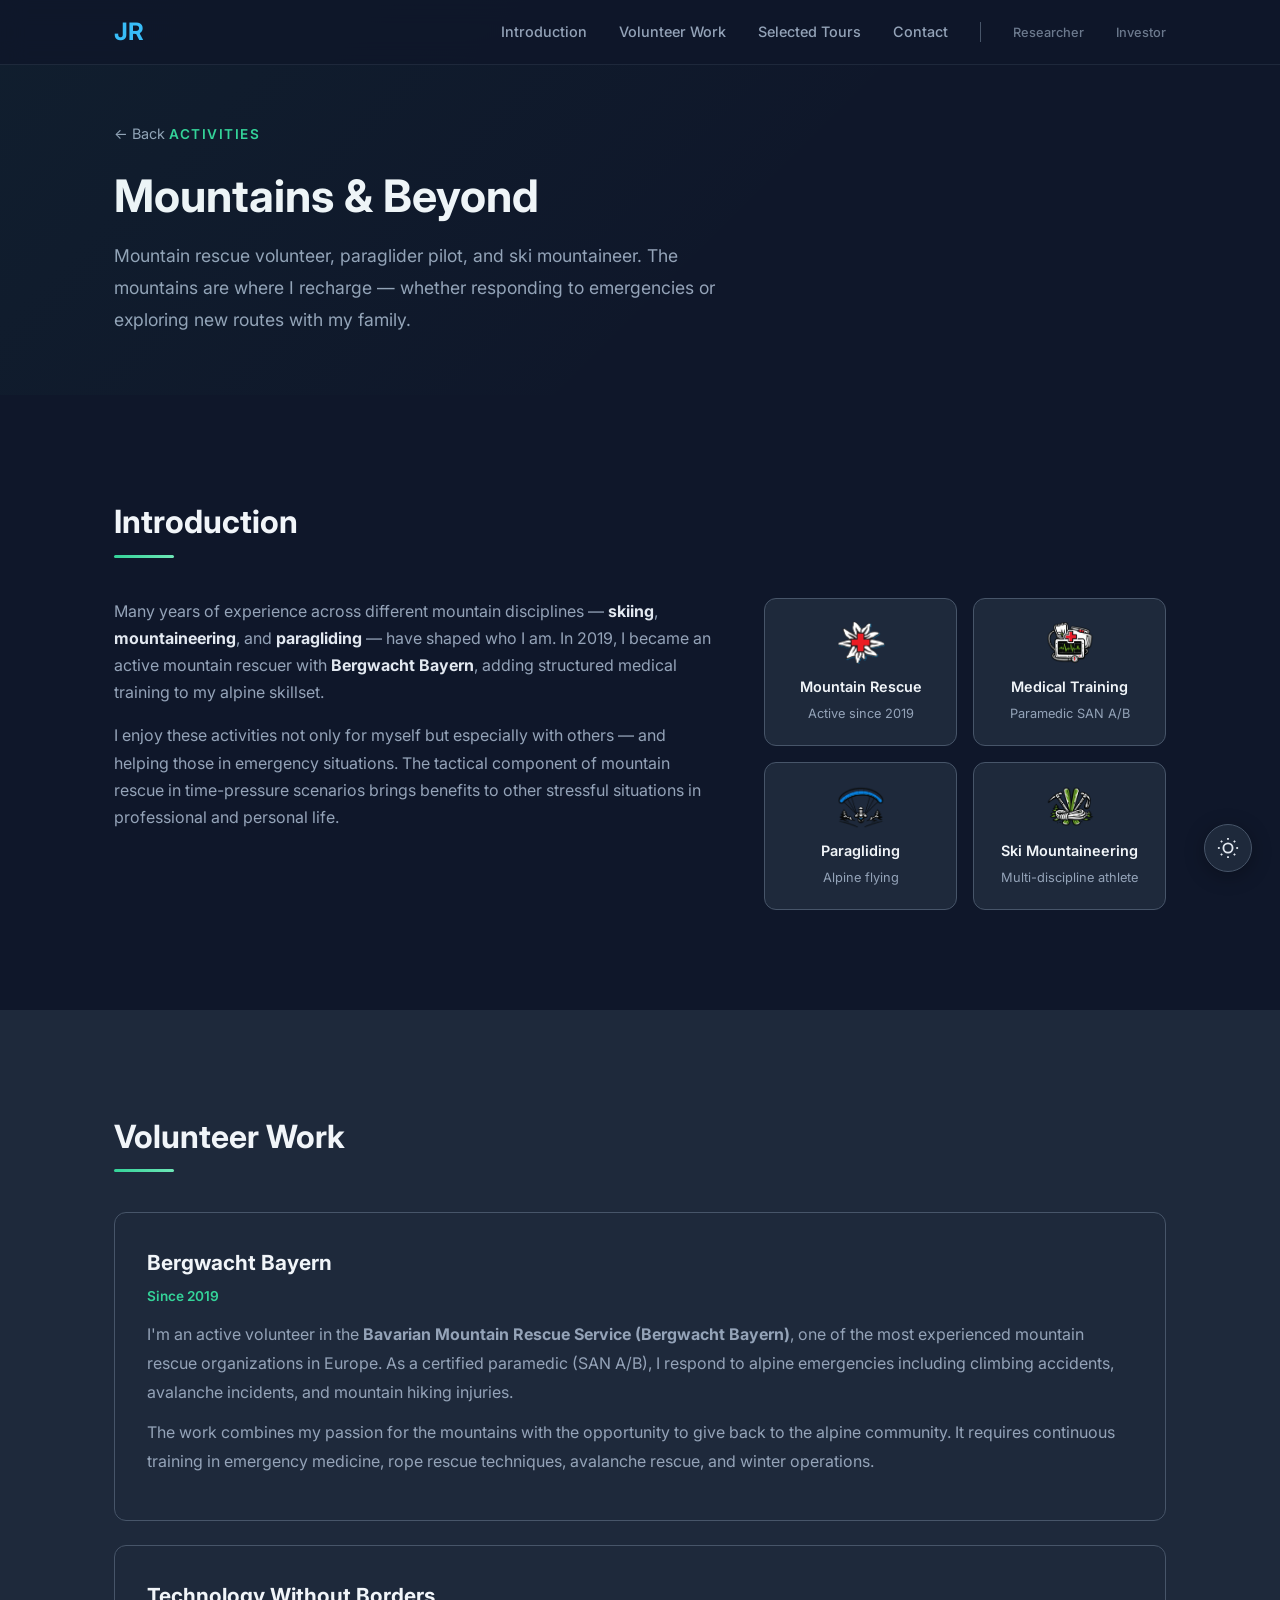
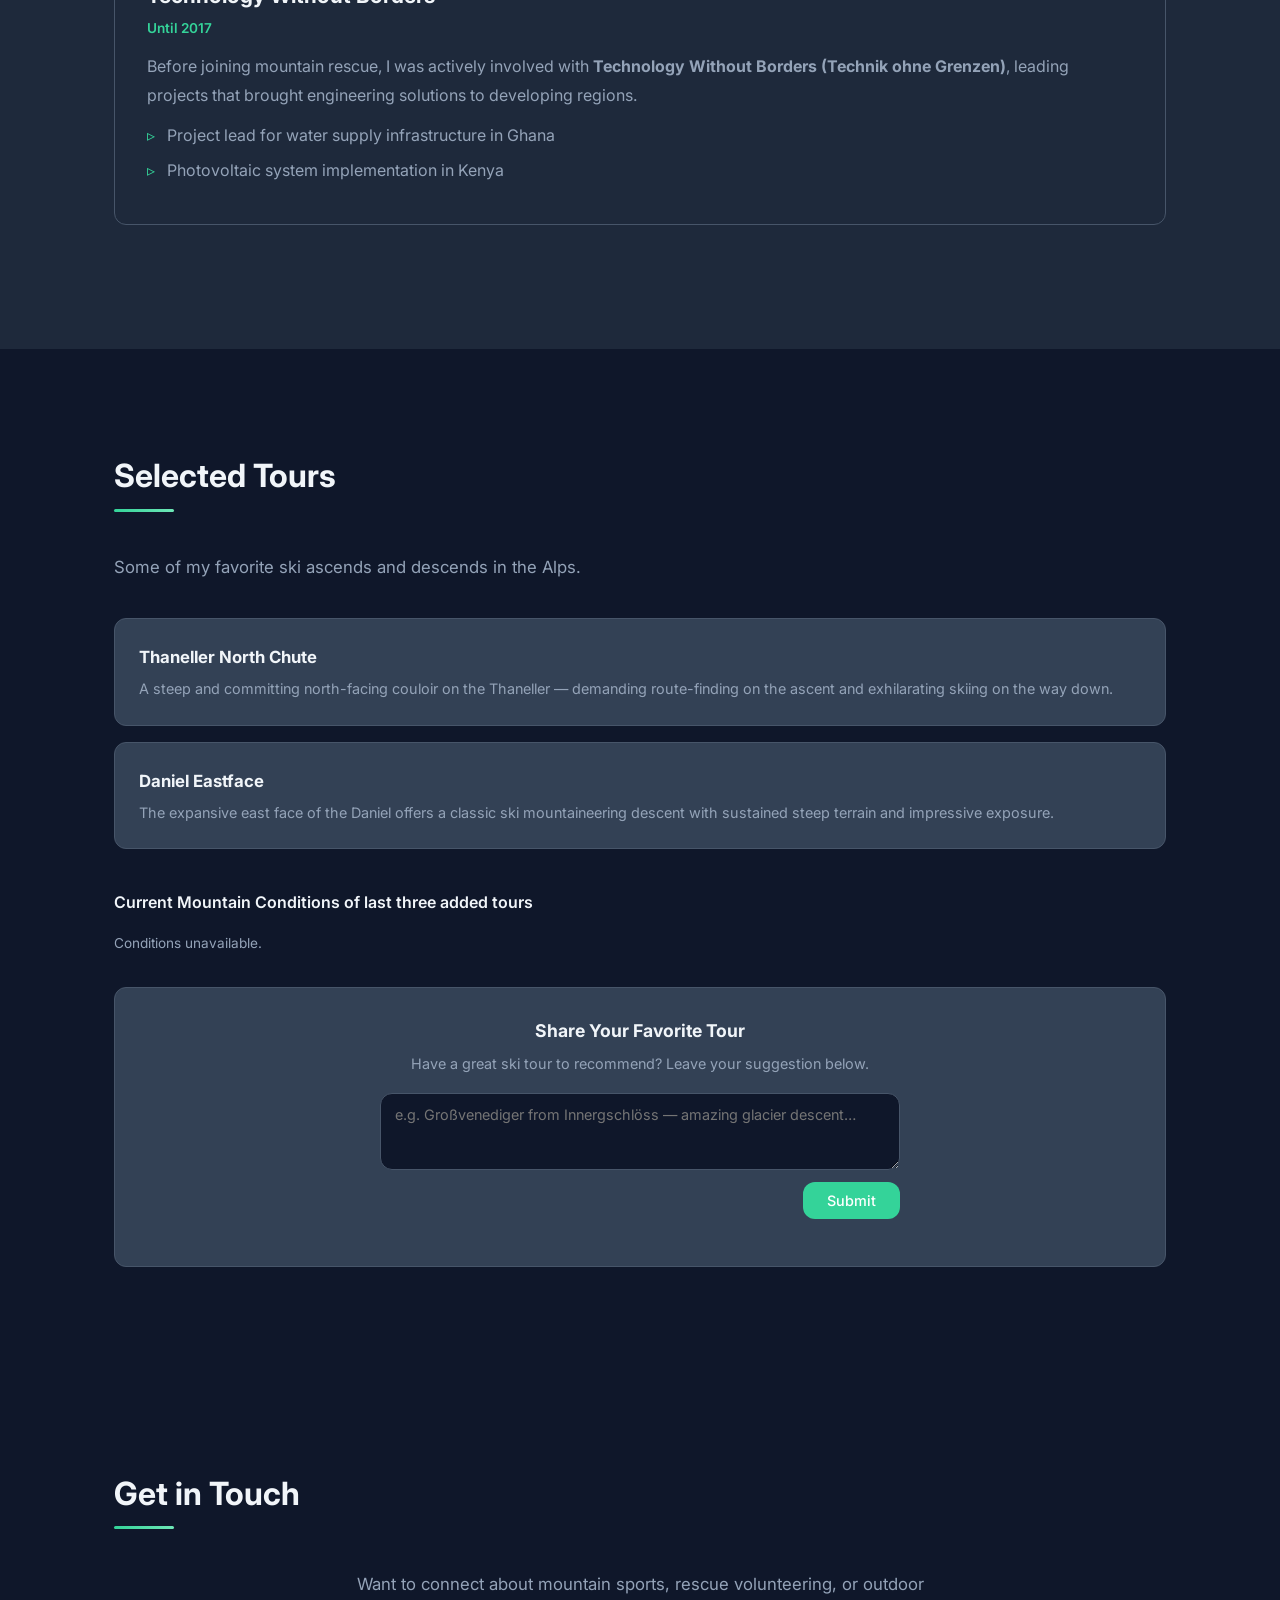
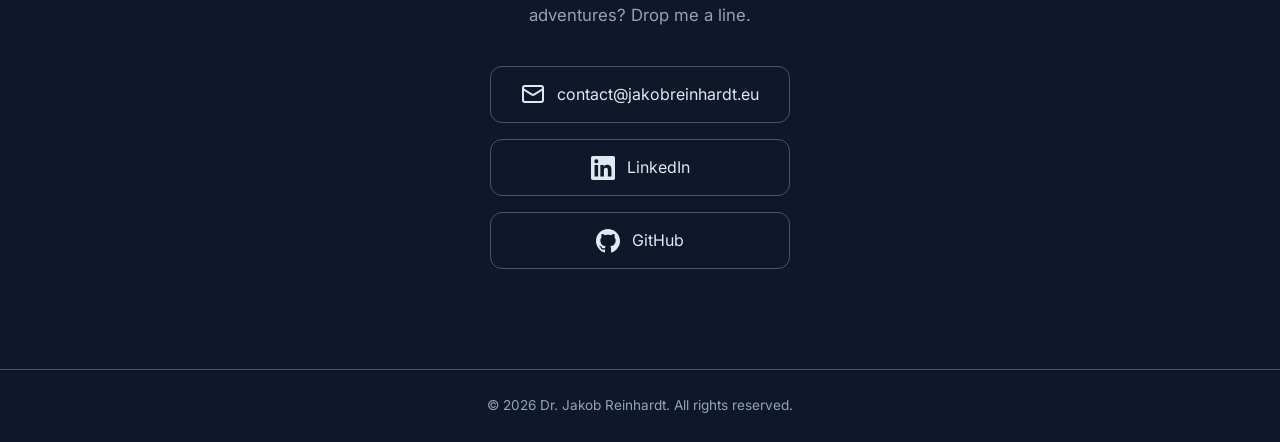
==== activities.html @ 7c6fa761 "changed api service Co-authored-by: Copilot <copilot@github.com>" ====
<!DOCTYPE html>
<html lang="en" translate="no">
<head>
    <meta charset="UTF-8">
    <meta name="google" content="notranslate">
    <meta name="viewport" content="width=device-width, initial-scale=1.0">
    <title>Activities | Jakob Reinhardt, Dr.-Ing.</title>
    <meta name="description" content="Dr.-Ing. Jakob Reinhardt — Mountain rescue, paragliding, ski mountaineering, and outdoor adventures.">
    <link rel="preconnect" href="https://fonts.googleapis.com">
    <link rel="preconnect" href="https://fonts.gstatic.com" crossorigin>
    <link href="https://fonts.googleapis.com/css2?family=Inter:wght@300;400;500;600;700&display=swap" rel="stylesheet">
    <link rel="stylesheet" href="style.css">
</head>
<body class="subpage subpage-activities">

    <!-- Theme Toggle -->
    <button class="theme-toggle" id="theme-toggle" aria-label="Toggle clean theme" title="Switch design">
        <svg class="theme-toggle-icon icon-clean" viewBox="0 0 24 24" width="22" height="22" fill="none" stroke="currentColor" stroke-width="2"><circle cx="12" cy="12" r="5"/><line x1="12" y1="1" x2="12" y2="3"/><line x1="12" y1="21" x2="12" y2="23"/><line x1="4.22" y1="4.22" x2="5.64" y2="5.64"/><line x1="18.36" y1="18.36" x2="19.78" y2="19.78"/><line x1="1" y1="12" x2="3" y2="12"/><line x1="21" y1="12" x2="23" y2="12"/><line x1="4.22" y1="19.78" x2="5.64" y2="18.36"/><line x1="18.36" y1="5.64" x2="19.78" y2="4.22"/></svg>
        <svg class="theme-toggle-icon icon-dark" viewBox="0 0 24 24" width="22" height="22" fill="none" stroke="currentColor" stroke-width="2"><path d="M21 12.79A9 9 0 1 1 11.21 3 7 7 0 0 0 21 12.79z"/></svg>
    </button>

    <!-- Navigation -->
    <nav class="navbar" id="navbar">
        <div class="nav-container">
            <a href="index.html" class="nav-logo">JR</a>
            <button class="nav-toggle" id="nav-toggle" aria-label="Toggle navigation">
                <span></span><span></span><span></span>
            </button>
            <ul class="nav-links" id="nav-links">
                <li><a href="#introduction">Introduction</a></li>
                <li><a href="#volunteer-work">Volunteer Work</a></li>
                <li><a href="#selected-tours">Selected Tours</a></li>
                <li><a href="#contact">Contact</a></li>
                <li class="nav-divider"></li>
                <li><a href="researcher.html" class="nav-sphere-link">Researcher</a></li>
                <li><a href="investor.html" class="nav-sphere-link">Investor</a></li>
            </ul>
        </div>
    </nav>

    <!-- Hero -->
    <section class="sub-hero">
        <div class="container">
            <a href="index.html" class="back-link">&larr; Back</a>
            <span class="sub-hero-label">Activities</span>
            <h1>Mountains &amp; Beyond</h1>
            <p>Mountain rescue volunteer, paraglider pilot, and ski mountaineer. The mountains are where I recharge — whether responding to emergencies or exploring new routes with my family.</p>
        </div>
    </section>

    <!-- Introduction Section -->
    <section class="section" id="introduction">
        <div class="container">
            <h2 class="section-title">Introduction</h2>
            <div class="about-grid">
                <div class="about-text">
                    <p>
                        Many years of experience across different mountain disciplines — <strong>skiing</strong>, 
                        <strong>mountaineering</strong>, and <strong>paragliding</strong> — have shaped who I am. 
                        In 2019, I became an active mountain rescuer with <strong>Bergwacht Bayern</strong>, 
                        adding structured medical training to my alpine skillset.
                    </p>
                    <p>
                        I enjoy these activities not only for myself but especially with others — and helping those 
                        in emergency situations. The tactical component of mountain rescue in time-pressure scenarios 
                        brings benefits to other stressful situations in professional and personal life.
                    </p>
                </div>
                <div class="about-highlights">
                    <div class="highlight-card">
                        <img src="images/bw.png" alt="Bergwacht Bayern" class="highlight-logo">
                        <h3>Mountain Rescue</h3>
                        <p>Active since 2019</p>
                    </div>
                    <div class="highlight-card">
                        <img src="images/medical.png" alt="Medical Training" class="highlight-logo">
                        <h3>Medical Training</h3>
                        <p>Paramedic SAN A/B</p>
                    </div>
                    <div class="highlight-card">
                        <img src="images/paragliding.png" alt="Paragliding" class="highlight-logo">
                        <h3>Paragliding</h3>
                        <p>Alpine flying</p>
                    </div>
                    <div class="highlight-card">
                        <img src="images/ski.png" alt="Ski Mountaineering" class="highlight-logo">
                        <h3>Ski Mountaineering</h3>
                        <p>Multi-discipline athlete</p>
                    </div>
                </div>
            </div>
        </div>
    </section>

    <!-- Volunteer Work Section -->
    <section class="section section-alt" id="volunteer-work">
        <div class="container">
            <h2 class="section-title">Volunteer Work</h2>
            <div class="activity-feature">
                <div class="activity-feature-content">
                    <h3>Bergwacht Bayern</h3>
                    <span class="activity-date">Since 2019</span>
                    <p>
                        I'm an active volunteer in the <strong>Bavarian Mountain Rescue Service (Bergwacht Bayern)</strong>, 
                        one of the most experienced mountain rescue organizations in Europe. As a certified paramedic (SAN A/B), 
                        I respond to alpine emergencies including climbing accidents, avalanche incidents, and mountain hiking injuries.
                    </p>
                    <p>
                        The work combines my passion for the mountains with the opportunity to give back to the alpine community. 
                        It requires continuous training in emergency medicine, rope rescue techniques, avalanche rescue, and winter operations.
                    </p>
                </div>
            </div>
            <div class="activity-feature">
                <div class="activity-feature-content">
                    <h3>Technology Without Borders</h3>
                    <span class="activity-date">Until 2017</span>
                    <p>
                        Before joining mountain rescue, I was actively involved with <strong>Technology Without Borders (Technik ohne Grenzen)</strong>, 
                        leading projects that brought engineering solutions to developing regions.
                    </p>
                    <ul class="activity-list">
                        <li>Project lead for water supply infrastructure in Ghana</li>
                        <li>Photovoltaic system implementation in Kenya</li>
                    </ul>
                </div>
            </div>
        </div>
    </section>

    <!-- Selected Tours Section -->
    <section class="section" id="selected-tours">
        <div class="container">
            <h2 class="section-title">Selected Tours</h2>
            <p class="section-intro">Some of my favorite ski ascends and descends in the Alps.</p>
            <div class="tour-list">
                <div class="tour-card">
                    <div class="tour-content">
                        <h3>Thaneller North Chute</h3>
                        <p>A steep and committing north-facing couloir on the Thaneller — demanding route-finding on the ascent and exhilarating skiing on the way down.</p>
                    </div>
                </div>
                <div class="tour-card">
                    <div class="tour-content">
                        <h3>Daniel Eastface</h3>
                        <p>The expansive east face of the Daniel offers a classic ski mountaineering descent with sustained steep terrain and impressive exposure.</p>
                    </div>
                </div>
            </div>

            <!-- Current Mountain Conditions -->
            <div class="mountain-weather" id="mountain-weather">
                <h3 class="mountain-weather-title">Current Mountain Conditions of last three added tours</h3>
                <div class="weather-grid" id="weather-grid">
                    <p class="weather-loading">Loading conditions…</p>
                </div>
            </div>

            <div class="tour-suggestion">
                <h3>Share Your Favorite Tour</h3>
                <p>Have a great ski tour to recommend? Leave your suggestion below.</p>
                <form class="tour-form" id="tour-suggestion-form">
                    <label for="tour-input" class="sr-only">Your favorite tour</label>
                    <textarea id="tour-input" name="tour" class="tour-input" placeholder="e.g. Großvenediger from Innergschlöss — amazing glacier descent…" rows="3" maxlength="500" required></textarea>
                    <button type="submit" class="tour-submit-btn">Submit</button>
                </form>
                <div id="recent-suggestions" class="recent-suggestions"></div>
            </div>
        </div>
    </section>

    <!-- Contact Section -->
    <section class="section" id="contact">
        <div class="container">
            <h2 class="section-title">Get in Touch</h2>
            <div class="contact-content">
                <p class="contact-text">
                    Want to connect about mountain sports, rescue volunteering, or outdoor adventures? Drop me a line.
                </p>
                <div class="contact-links">
                    <a href="mailto:contact@jakobreinhardt.eu" class="contact-link">
                        <svg viewBox="0 0 24 24" width="24" height="24" fill="none" stroke="currentColor" stroke-width="2"><rect x="2" y="4" width="20" height="16" rx="2"/><path d="m22 7-8.97 5.7a1.94 1.94 0 0 1-2.06 0L2 7"/></svg>
                        <span>contact@jakobreinhardt.eu</span>
                    </a>
                    <a href="https://www.linkedin.com/in/jakob-reinhardt-939b8283/" target="_blank" rel="noopener" class="contact-link">
                        <svg viewBox="0 0 24 24" width="24" height="24" fill="currentColor"><path d="M20.447 20.452h-3.554v-5.569c0-1.328-.027-3.037-1.852-3.037-1.853 0-2.136 1.445-2.136 2.939v5.667H9.351V9h3.414v1.561h.046c.477-.9 1.637-1.85 3.37-1.85 3.601 0 4.267 2.37 4.267 5.455v6.286zM5.337 7.433a2.062 2.062 0 0 1-2.063-2.065 2.064 2.064 0 1 1 2.063 2.065zm1.782 13.019H3.555V9h3.564v11.452zM22.225 0H1.771C.792 0 0 .774 0 1.729v20.542C0 23.227.792 24 1.771 24h20.451C23.2 24 24 23.227 24 22.271V1.729C24 .774 23.2 0 22.222 0h.003z"/></svg>
                        <span>LinkedIn</span>
                    </a>
                    <a href="https://github.com/jakobreinhardt" target="_blank" rel="noopener" class="contact-link">
                        <svg viewBox="0 0 24 24" width="24" height="24" fill="currentColor"><path d="M12 0c-6.626 0-12 5.373-12 12 0 5.302 3.438 9.8 8.207 11.387.599.111.793-.261.793-.577v-2.234c-3.338.726-4.033-1.416-4.033-1.416-.546-1.387-1.333-1.756-1.333-1.756-1.089-.745.083-.729.083-.729 1.205.084 1.839 1.237 1.839 1.237 1.07 1.834 2.807 1.304 3.492.997.107-.775.418-1.305.762-1.604-2.665-.305-5.467-1.334-5.467-5.931 0-1.311.469-2.381 1.236-3.221-.124-.303-.535-1.524.117-3.176 0 0 1.008-.322 3.301 1.23.957-.266 1.983-.399 3.003-.404 1.02.005 2.047.138 3.006.404 2.291-1.552 3.297-1.23 3.297-1.23.653 1.653.242 2.874.118 3.176.77.84 1.235 1.911 1.235 3.221 0 4.609-2.807 5.624-5.479 5.921.43.372.823 1.102.823 2.222v3.293c0 .319.192.694.801.576 4.765-1.589 8.199-6.086 8.199-11.386 0-6.627-5.373-12-12-12z"/></svg>
                        <span>GitHub</span>
                    </a>
                </div>
            </div>
        </div>
    </section>

    <!-- Footer -->
    <footer class="footer">
        <div class="container">
            <p>&copy; 2026 Dr. Jakob Reinhardt. All rights reserved.</p>
        </div>
    </footer>

    <script src="script.js"></script>
</body>
</html>
---- style.css ----
/* ===== CSS Variables & Reset ===== */
:root {
    --color-bg: #0f172a;
    --color-bg-alt: #1e293b;
    --color-surface: #334155;
    --color-primary: #38bdf8;
    --color-primary-dark: #0284c7;
    --color-accent: #22d3ee;
    --color-text: #e2e8f0;
    --color-text-muted: #94a3b8;
    --color-text-heading: #f1f5f9;
    --color-border: #475569;
    --color-researcher: #38bdf8;
    --color-investor: #a78bfa;
    --color-activities: #34d399;
    --font-family: 'Inter', -apple-system, BlinkMacSystemFont, 'Segoe UI', Roboto, sans-serif;
    --max-width: 1100px;
    --radius: 12px;
    --transition: 0.3s ease;
}

*, *::before, *::after {
    margin: 0;
    padding: 0;
    box-sizing: border-box;
}

html {
    scroll-behavior: smooth;
    scroll-padding-top: 80px;
}

body {
    font-family: var(--font-family);
    background-color: var(--color-bg);
    color: var(--color-text);
    line-height: 1.7;
    -webkit-font-smoothing: antialiased;
}

a {
    color: var(--color-primary);
    text-decoration: none;
    transition: color var(--transition);
}

a:hover {
    color: var(--color-accent);
}

img {
    max-width: 100%;
    display: block;
}

/* ===== Layout ===== */
.container {
    max-width: var(--max-width);
    margin: 0 auto;
    padding: 0 24px;
}

.section {
    padding: 100px 0;
}

.section-alt {
    background-color: var(--color-bg-alt);
}

.section-title {
    font-size: 2rem;
    font-weight: 700;
    color: var(--color-text-heading);
    margin-bottom: 48px;
    position: relative;
    display: inline-block;
}

.section-title::after {
    content: '';
    position: absolute;
    bottom: -8px;
    left: 0;
    width: 60px;
    height: 3px;
    background: linear-gradient(90deg, var(--color-primary), var(--color-accent));
    border-radius: 2px;
}

.section-intro {
    color: var(--color-text-muted);
    font-size: 1.05rem;
    line-height: 1.8;
    margin-bottom: 36px;
    max-width: 700px;
}

.section-subtitle {
    font-size: 1.25rem;
    font-weight: 600;
    color: var(--color-text-muted);
    margin-bottom: 24px;
    margin-top: 12px;
    letter-spacing: 0.02em;
}

.section-subtitle + .portfolio-grid {
    margin-bottom: 48px;
}

.section-subtitle-note {
    font-weight: 400;
    font-size: 0.9rem;
    opacity: 0.65;
}

/* Sphere-specific accent colors */
.subpage-researcher .section-title::after { background: linear-gradient(90deg, var(--color-researcher), #7dd3fc); }
.subpage-investor .section-title::after { background: linear-gradient(90deg, var(--color-investor), #c4b5fd); }
.subpage-activities .section-title::after { background: linear-gradient(90deg, var(--color-activities), #6ee7b7); }

/* ===== Navbar ===== */
.navbar {
    position: fixed;
    top: 0;
    left: 0;
    right: 0;
    z-index: 1000;
    background: rgba(15, 23, 42, 0.85);
    backdrop-filter: blur(12px);
    border-bottom: 1px solid rgba(71, 85, 105, 0.3);
    transition: background var(--transition);
}

.nav-container {
    max-width: var(--max-width);
    margin: 0 auto;
    padding: 0 24px;
    display: flex;
    align-items: center;
    justify-content: space-between;
    height: 64px;
}

.nav-logo {
    font-size: 1.5rem;
    font-weight: 700;
    color: var(--color-primary);
    letter-spacing: -0.5px;
}

.nav-logo:hover {
    color: var(--color-accent);
}

.nav-links {
    display: flex;
    list-style: none;
    gap: 32px;
    align-items: center;
}

.nav-links a {
    color: var(--color-text-muted);
    font-size: 0.9rem;
    font-weight: 500;
    transition: color var(--transition);
    position: relative;
}

.nav-links a::after {
    content: '';
    position: absolute;
    bottom: -4px;
    left: 0;
    width: 0;
    height: 2px;
    background: var(--color-primary);
    transition: width var(--transition);
}

.nav-links a:hover {
    color: var(--color-text-heading);
}

.nav-links a:hover::after {
    width: 100%;
}

.nav-divider {
    width: 1px;
    height: 20px;
    background: var(--color-border);
}

.nav-sphere-link {
    opacity: 0.7;
    font-size: 0.8rem !important;
}

.nav-sphere-link:hover {
    opacity: 1;
}

.nav-toggle {
    display: none;
    flex-direction: column;
    gap: 5px;
    background: none;
    border: none;
    cursor: pointer;
    padding: 4px;
}

.nav-toggle span {
    width: 24px;
    height: 2px;
    background: var(--color-text);
    transition: var(--transition);
    border-radius: 2px;
}

/* ===== Entry Page ===== */
.entry-hero {
    min-height: 45vh;
    display: flex;
    align-items: center;
    justify-content: center;
    text-align: center;
    padding: 80px 24px 40px;
    position: relative;
}

.entry-hero::before {
    content: '';
    position: absolute;
    top: -40%;
    left: 50%;
    transform: translateX(-50%);
    width: 800px;
    height: 800px;
    background: radial-gradient(circle, rgba(56, 189, 248, 0.06) 0%, transparent 60%);
    pointer-events: none;
}

.entry-hero-content {
    position: relative;
    z-index: 1;
}

.entry-greeting {
    font-size: 1.1rem;
    color: var(--color-primary);
    font-weight: 500;
    margin-bottom: 8px;
    letter-spacing: 0.5px;
}

.entry-name {
    font-size: 3.5rem;
    font-weight: 700;
    color: var(--color-text-heading);
    line-height: 1.15;
    margin-bottom: 12px;
}

.entry-suffix {
    color: var(--color-text-muted);
    font-weight: 400;
    font-size: 2rem;
}

.entry-tagline {
    font-size: 1.2rem;
    color: var(--color-text-muted);
    font-weight: 400;
}

/* ===== Three Spheres ===== */
.spheres {
    display: grid;
    grid-template-columns: repeat(3, 1fr);
    gap: 24px;
    max-width: var(--max-width);
    margin: 0 auto;
    padding: 40px 24px 100px;
}

.sphere {
    display: flex;
    flex-direction: column;
    align-items: center;
    text-align: center;
    padding: 48px 32px;
    border: 1px solid var(--color-border);
    border-radius: var(--radius);
    background: var(--color-bg-alt);
    transition: all var(--transition);
    text-decoration: none;
    position: relative;
    overflow: hidden;
}

.sphere::before {
    content: '';
    position: absolute;
    top: 0;
    left: 0;
    right: 0;
    height: 3px;
    opacity: 0;
    transition: opacity var(--transition);
}

.sphere-researcher::before { background: linear-gradient(90deg, var(--color-researcher), #7dd3fc); }
.sphere-investor::before { background: linear-gradient(90deg, var(--color-investor), #c4b5fd); }
.sphere-activities::before { background: linear-gradient(90deg, var(--color-activities), #6ee7b7); }

.sphere:hover {
    transform: translateY(-8px);
    border-color: transparent;
    box-shadow: 0 20px 40px rgba(0, 0, 0, 0.3);
}

.sphere:hover::before {
    opacity: 1;
}

.sphere-researcher:hover { border-color: var(--color-researcher); }
.sphere-investor:hover { border-color: var(--color-investor); }
.sphere-activities:hover { border-color: var(--color-activities); }

.sphere-icon {
    display: none;
    margin-bottom: 20px;
    color: var(--color-text-muted);
    transition: color var(--transition);
}

.sphere-researcher:hover .sphere-icon { color: var(--color-researcher); }
.sphere-investor:hover .sphere-icon { color: var(--color-investor); }
.sphere-activities:hover .sphere-icon { color: var(--color-activities); }

.sphere h2 {
    font-size: 1.5rem;
    font-weight: 700;
    color: var(--color-text-heading);
    margin-bottom: 12px;
}

.sphere p {
    font-size: 0.95rem;
    color: var(--color-text-muted);
    line-height: 1.6;
    margin-bottom: 20px;
}

.sphere-arrow {
    font-size: 1.5rem;
    color: var(--color-text-muted);
    transition: all var(--transition);
}

.sphere:hover .sphere-arrow {
    transform: translateX(6px);
}
.sphere-researcher:hover .sphere-arrow { color: var(--color-researcher); }
.sphere-investor:hover .sphere-arrow { color: var(--color-investor); }
.sphere-activities:hover .sphere-arrow { color: var(--color-activities); }

/* ===== Sub-page Hero ===== */
.sub-hero {
    padding: 120px 0 60px;
    position: relative;
}

.sub-hero::before {
    content: '';
    position: absolute;
    top: 0;
    left: 0;
    right: 0;
    bottom: 0;
    background: linear-gradient(135deg, rgba(56, 189, 248, 0.04) 0%, transparent 60%);
    pointer-events: none;
}

.subpage-investor .sub-hero::before {
    background: linear-gradient(135deg, rgba(167, 139, 250, 0.04) 0%, transparent 60%);
}

.subpage-activities .sub-hero::before {
    background: linear-gradient(135deg, rgba(52, 211, 153, 0.04) 0%, transparent 60%);
}

.back-link {
    display: inline-flex;
    align-items: center;
    font-size: 0.9rem;
    color: var(--color-text-muted);
    margin-bottom: 24px;
    transition: color var(--transition);
}

.back-link:hover {
    color: var(--color-primary);
}

.sub-hero-label {
    display: inline-block;
    font-size: 0.85rem;
    font-weight: 600;
    letter-spacing: 1.5px;
    text-transform: uppercase;
    margin-bottom: 12px;
}

.subpage-researcher .sub-hero-label { color: var(--color-researcher); }
.subpage-investor .sub-hero-label { color: var(--color-investor); }
.subpage-activities .sub-hero-label { color: var(--color-activities); }

.sub-hero h1 {
    font-size: 2.8rem;
    font-weight: 700;
    color: var(--color-text-heading);
    line-height: 1.2;
    margin-bottom: 16px;
}

.sub-hero p {
    font-size: 1.1rem;
    color: var(--color-text-muted);
    max-width: 650px;
    line-height: 1.8;
}

/* ===== Buttons ===== */
.btn {
    display: inline-flex;
    align-items: center;
    padding: 12px 28px;
    border-radius: 8px;
    font-size: 0.95rem;
    font-weight: 600;
    transition: all var(--transition);
    cursor: pointer;
    border: none;
    text-decoration: none;
}

.btn-primary {
    background: linear-gradient(135deg, var(--color-primary), var(--color-accent));
    color: var(--color-bg);
}

.btn-primary:hover {
    color: var(--color-bg);
    transform: translateY(-2px);
    box-shadow: 0 8px 24px rgba(56, 189, 248, 0.25);
}

.btn-secondary {
    background: transparent;
    color: var(--color-primary);
    border: 1px solid var(--color-primary);
}

.btn-secondary:hover {
    background: rgba(56, 189, 248, 0.1);
    color: var(--color-accent);
    transform: translateY(-2px);
}

/* ===== About ===== */
.about-grid {
    display: grid;
    grid-template-columns: 1.5fr 1fr;
    gap: 48px;
    align-items: start;
}

.about-text p {
    margin-bottom: 16px;
    color: var(--color-text-muted);
}

.about-text strong {
    color: var(--color-text);
}

.about-highlights {
    display: grid;
    grid-template-columns: 1fr 1fr;
    gap: 16px;
}

.highlight-card {
    background: var(--color-bg-alt);
    border: 1px solid var(--color-border);
    border-radius: var(--radius);
    padding: 20px;
    text-align: center;
    transition: transform var(--transition), border-color var(--transition);
}

.highlight-card:hover {
    transform: translateY(-4px);
    border-color: var(--color-primary);
}

.highlight-icon {
    display: block;
    margin-bottom: 8px;
    color: var(--color-primary);
}

.highlight-logo {
    display: block;
    width: 48px;
    height: 48px;
    max-width: 48px;
    max-height: 48px;
    object-fit: contain;
    margin: 0 auto 8px;
}

.highlight-card h3 {
    font-size: 0.9rem;
    font-weight: 600;
    color: var(--color-text-heading);
    margin-bottom: 4px;
}

.highlight-card p {
    font-size: 0.8rem;
    color: var(--color-text-muted);
}

/* ===== Timeline ===== */
.timeline {
    position: relative;
    padding-left: 40px;
}

.timeline::before {
    content: '';
    position: absolute;
    left: 8px;
    top: 0;
    bottom: 0;
    width: 2px;
    background: linear-gradient(to bottom, var(--color-primary), var(--color-accent), transparent);
}

.timeline-item {
    position: relative;
    margin-bottom: 48px;
}

.timeline-item:last-child {
    margin-bottom: 0;
}

.timeline-marker {
    position: absolute;
    left: -40px;
    top: 6px;
    width: 18px;
    height: 18px;
    border-radius: 50%;
    background: var(--color-bg-alt);
    border: 3px solid var(--color-primary);
    z-index: 1;
}

.timeline-content {
    background: var(--color-surface);
    border: 1px solid var(--color-border);
    border-radius: var(--radius);
    padding: 28px;
    transition: border-color var(--transition), transform var(--transition);
}

.timeline-content:hover {
    border-color: var(--color-primary);
    transform: translateX(4px);
}

.timeline-date {
    font-size: 0.85rem;
    color: var(--color-primary);
    font-weight: 600;
    letter-spacing: 0.5px;
}

.timeline-content h3 {
    font-size: 1.3rem;
    color: var(--color-text-heading);
    margin-top: 4px;
}

.timeline-content h4 {
    font-size: 1rem;
    color: var(--color-text-muted);
    font-weight: 400;
    margin-bottom: 12px;
}

.timeline-content ul {
    list-style: none;
    padding: 0;
}

.timeline-content li {
    position: relative;
    padding-left: 20px;
    margin-bottom: 8px;
    color: var(--color-text-muted);
    font-size: 0.95rem;
}

.timeline-content li::before {
    content: '▹';
    position: absolute;
    left: 0;
    color: var(--color-primary);
    font-weight: bold;
}

/* ===== Skills ===== */
.skills-grid {
    display: grid;
    grid-template-columns: repeat(auto-fit, minmax(280px, 1fr));
    gap: 24px;
}

.skill-category {
    background: var(--color-bg-alt);
    border: 1px solid var(--color-border);
    border-radius: var(--radius);
    padding: 24px;
    transition: border-color var(--transition);
}

.skill-category:hover {
    border-color: var(--color-primary);
}

.skill-category h3 {
    font-size: 0.95rem;
    color: var(--color-text-heading);
    margin-bottom: 14px;
    font-weight: 600;
}

.skill-tags {
    display: flex;
    flex-wrap: wrap;
    gap: 8px;
}

.skill-tag {
    background: rgba(56, 189, 248, 0.1);
    color: var(--color-primary);
    padding: 6px 14px;
    border-radius: 20px;
    font-size: 0.85rem;
    font-weight: 500;
    border: 1px solid rgba(56, 189, 248, 0.2);
    transition: all var(--transition);
}

.skill-tag:hover {
    background: rgba(56, 189, 248, 0.2);
    border-color: var(--color-primary);
}

/* ===== Education ===== */
.education-grid {
    display: grid;
    grid-template-columns: repeat(auto-fit, minmax(300px, 1fr));
    gap: 20px;
}

.education-card {
    background: var(--color-surface);
    border: 1px solid var(--color-border);
    border-radius: var(--radius);
    padding: 24px;
    transition: border-color var(--transition), transform var(--transition);
}

.education-card:hover {
    border-color: var(--color-primary);
    transform: translateY(-4px);
}

.education-year {
    font-size: 0.85rem;
    color: var(--color-primary);
    font-weight: 600;
}

.education-card h3 {
    font-size: 1.1rem;
    color: var(--color-text-heading);
    margin-top: 4px;
}

.education-card h4 {
    font-size: 0.9rem;
    color: var(--color-text-muted);
    font-weight: 400;
    margin-bottom: 4px;
}

.thesis-title {
    font-size: 0.88rem;
    color: var(--color-text-muted);
    margin-top: 8px;
    line-height: 1.5;
}

/* ===== Engagement ===== */
.engagement-grid {
    display: grid;
    grid-template-columns: repeat(auto-fit, minmax(280px, 1fr));
    gap: 20px;
}

.engagement-card {
    background: var(--color-bg-alt);
    border: 1px solid var(--color-border);
    border-radius: var(--radius);
    padding: 24px;
    text-align: center;
    transition: border-color var(--transition), transform var(--transition);
}

.engagement-card:hover {
    border-color: var(--color-primary);
    transform: translateY(-4px);
}

.engagement-icon {
    font-size: 2.2rem;
    display: block;
    margin-bottom: 12px;
}

.engagement-card h3 {
    font-size: 1.05rem;
    color: var(--color-text-heading);
    margin-bottom: 4px;
}

.engagement-date {
    font-size: 0.8rem;
    color: var(--color-primary);
    font-weight: 600;
    display: block;
    margin-bottom: 8px;
}

.engagement-card p {
    font-size: 0.9rem;
    color: var(--color-text-muted);
    line-height: 1.6;
}

/* ===== Publications ===== */
.publications-list {
    display: flex;
    flex-direction: column;
    gap: 16px;
}

.publication-item {
    display: flex;
    gap: 20px;
    align-items: flex-start;
    background: var(--color-bg-alt);
    border: 1px solid var(--color-border);
    border-radius: var(--radius);
    padding: 24px;
    transition: border-color var(--transition);
}

.publication-item:hover {
    border-color: var(--color-researcher);
}

.pub-year {
    font-size: 0.85rem;
    font-weight: 700;
    color: var(--color-researcher);
    white-space: nowrap;
    min-width: 60px;
    padding-top: 2px;
}

.pub-content h3 {
    font-size: 1rem;
    color: var(--color-text-heading);
    margin-bottom: 4px;
    font-weight: 600;
}

.pub-authors {
    font-size: 0.9rem;
    color: var(--color-text-muted);
    margin-bottom: 2px;
}

.pub-venue {
    font-size: 0.85rem;
    color: var(--color-text-muted);
    font-style: italic;
}

/* ===== Investment Cards ===== */
.investment-grid {
    display: grid;
    grid-template-columns: repeat(auto-fit, minmax(240px, 1fr));
    gap: 20px;
    margin-bottom: 40px;
}

.investment-card {
    background: var(--color-bg-alt);
    border: 1px solid var(--color-border);
    border-radius: var(--radius);
    padding: 28px;
    text-align: center;
    transition: border-color var(--transition), transform var(--transition);
}

.investment-card:hover {
    border-color: var(--color-investor);
    transform: translateY(-4px);
}

.investment-icon {
    display: block;
    margin-bottom: 12px;
    color: var(--color-investor);
}

.investment-card h3 {
    font-size: 1.05rem;
    color: var(--color-text-heading);
    margin-bottom: 8px;
}

.investment-card p {
    font-size: 0.9rem;
    color: var(--color-text-muted);
    line-height: 1.6;
}

.investment-note {
    background: var(--color-surface);
    border: 1px solid var(--color-border);
    border-radius: var(--radius);
    padding: 28px;
}

.investment-note h3 {
    font-size: 1.1rem;
    color: var(--color-text-heading);
    margin-bottom: 12px;
}

.investment-note ul {
    list-style: none;
    padding: 0;
}

.investment-note li {
    position: relative;
    padding-left: 20px;
    margin-bottom: 8px;
    color: var(--color-text-muted);
    font-size: 0.95rem;
}

.investment-note li::before {
    content: '▹';
    position: absolute;
    left: 0;
    color: var(--color-investor);
}

/* ===== Portfolio (Investor) ===== */
.portfolio-grid {
    display: grid;
    gap: 20px;
    max-width: 800px;
    margin-inline: auto;
}

.portfolio-card {
    display: flex;
    align-items: center;
    gap: 28px;
    background: var(--color-surface);
    border: 1px solid var(--color-border);
    border-radius: var(--radius);
    padding: 32px;
    text-decoration: none;
    color: inherit;
    transition: border-color var(--transition), transform var(--transition);
}

.portfolio-card:hover {
    border-color: var(--color-investor);
    transform: translateY(-3px);
}

.portfolio-logo {
    flex-shrink: 0;
    width: 100px;
    height: 100px;
    display: flex;
    align-items: center;
    justify-content: center;
    background: #fff;
    border-radius: 12px;
    padding: 12px;
}

.portfolio-logo img {
    max-width: 100%;
    max-height: 100%;
    object-fit: contain;
}

.portfolio-logo-fallback {
    font-size: 1.6rem;
    font-weight: 700;
    color: #1a1a2e;
    letter-spacing: 2px;
}

.portfolio-info {
    flex: 1;
    min-width: 0;
}

.portfolio-info h3 {
    font-size: 1.15rem;
    color: var(--color-text-heading);
    margin-bottom: 8px;
}

.portfolio-desc {
    font-size: 0.92rem;
    color: var(--color-text-muted);
    line-height: 1.6;
    margin-bottom: 12px;
}

.portfolio-tag {
    display: inline-block;
    font-size: 0.75rem;
    font-weight: 500;
    color: var(--color-investor);
    background: rgba(167, 139, 250, 0.1);
    border: 1px solid rgba(167, 139, 250, 0.25);
    border-radius: 20px;
    padding: 3px 12px;
    margin-right: 6px;
    margin-bottom: 4px;
}

.portfolio-arrow {
    flex-shrink: 0;
    font-size: 1.5rem;
    color: var(--color-text-muted);
    transition: color var(--transition), transform var(--transition);
}

.portfolio-card:hover .portfolio-arrow {
    color: var(--color-investor);
    transform: translateX(4px);
}

@media (max-width: 600px) {
    .portfolio-card {
        flex-direction: column;
        text-align: center;
        gap: 16px;
    }
    .portfolio-arrow {
        display: none;
    }
}

/* ===== What I Bring (Investor) ===== */
.bring-list {
    list-style: none;
    padding: 0;
    margin: 0;
    max-width: 720px;
    margin-inline: auto;
}

.bring-item {
    padding: 10px 0;
    border-bottom: 1px solid var(--color-border);
    font-size: 0.95rem;
    color: var(--color-text-muted);
    line-height: 1.6;
}

.bring-item:last-child {
    border-bottom: none;
}

.bring-item strong {
    color: var(--color-text-heading);
    font-weight: 600;
}

/* ===== Activity Feature ===== */
.activity-feature {
    background: var(--color-bg-alt);
    border: 1px solid var(--color-border);
    border-radius: var(--radius);
    padding: 32px;
    margin-bottom: 24px;
    transition: border-color var(--transition);
}

.activity-feature:hover {
    border-color: var(--color-activities);
}

.activity-feature h3 {
    font-size: 1.3rem;
    color: var(--color-text-heading);
    margin-bottom: 4px;
}

.activity-date {
    font-size: 0.85rem;
    color: var(--color-activities);
    font-weight: 600;
    display: block;
    margin-bottom: 12px;
}

.activity-feature p {
    color: var(--color-text-muted);
    margin-bottom: 12px;
    line-height: 1.8;
}

.activity-tags {
    display: flex;
    flex-wrap: wrap;
    gap: 8px;
    margin-top: 16px;
}

.activity-list {
    list-style: none;
    padding: 0;
}

.activity-list li {
    position: relative;
    padding-left: 20px;
    margin-bottom: 8px;
    color: var(--color-text-muted);
}

.activity-list li::before {
    content: '▹';
    position: absolute;
    left: 0;
    color: var(--color-activities);
}

/* ===== Sport Cards ===== */
.sport-grid {
    display: grid;
    grid-template-columns: repeat(auto-fit, minmax(240px, 1fr));
    gap: 20px;
}

.sport-card {
    background: var(--color-surface);
    border: 1px solid var(--color-border);
    border-radius: var(--radius);
    padding: 28px;
    text-align: center;
    transition: border-color var(--transition), transform var(--transition);
}

.sport-card:hover {
    border-color: var(--color-activities);
    transform: translateY(-4px);
}

.sport-icon {
    font-size: 2.5rem;
    display: block;
    margin-bottom: 12px;
}

.sport-card h3 {
    font-size: 1.05rem;
    color: var(--color-text-heading);
    margin-bottom: 8px;
}

.sport-card p {
    font-size: 0.9rem;
    color: var(--color-text-muted);
    line-height: 1.6;
}

/* ===== Selected Tours ===== */
.tour-list {
    display: flex;
    flex-direction: column;
    gap: 16px;
    margin-bottom: 40px;
}

.tour-card {
    display: flex;
    align-items: flex-start;
    gap: 16px;
    background: var(--color-surface);
    border: 1px solid var(--color-border);
    border-radius: var(--radius);
    padding: 24px;
    transition: border-color var(--transition), transform var(--transition);
}

.tour-card:hover {
    border-color: var(--color-activities);
    transform: translateY(-2px);
}

.tour-icon {
    font-size: 1.8rem;
    flex-shrink: 0;
}

.tour-content h3 {
    font-size: 1.05rem;
    color: var(--color-text-heading);
    margin-bottom: 6px;
}

.tour-content p {
    font-size: 0.9rem;
    color: var(--color-text-muted);
    line-height: 1.6;
}

.tour-suggestion {
    background: var(--color-surface);
    border: 1px solid var(--color-border);
    border-radius: var(--radius);
    padding: 28px;
    text-align: center;
}

.tour-suggestion h3 {
    font-size: 1.1rem;
    color: var(--color-text-heading);
    margin-bottom: 6px;
}

.tour-suggestion > p {
    font-size: 0.9rem;
    color: var(--color-text-muted);
    margin-bottom: 16px;
}

.tour-form {
    display: flex;
    flex-direction: column;
    gap: 12px;
    max-width: 520px;
    margin: 0 auto;
}

.tour-input {
    width: 100%;
    padding: 12px 14px;
    font-family: inherit;
    font-size: 0.9rem;
    color: var(--color-text);
    background: var(--color-bg);
    border: 1px solid var(--color-border);
    border-radius: var(--radius);
    resize: vertical;
    transition: border-color var(--transition);
}

.tour-input:focus {
    outline: none;
    border-color: var(--color-activities);
}

.tour-submit-btn {
    align-self: flex-end;
    padding: 10px 24px;
    font-family: inherit;
    font-size: 0.9rem;
    font-weight: 500;
    color: #fff;
    background: var(--color-activities);
    border: none;
    border-radius: var(--radius);
    cursor: pointer;
    transition: opacity var(--transition);
}

.tour-submit-btn:hover {
    opacity: 0.85;
}

.tour-form-note {
    font-size: 0.78rem;
    color: var(--color-text-muted);
    margin-top: 8px;
}

.recent-suggestions {
    margin-top: 1.2rem;
}

.recent-suggestions h4 {
    font-size: 0.9rem;
    margin-bottom: 0.5rem;
    color: var(--color-text);
}

.recent-suggestions ul {
    list-style: none;
    padding: 0;
    margin: 0;
}

.recent-suggestions li {
    font-size: 0.85rem;
    color: var(--color-text-muted);
    padding: 0.5rem 0;
    border-bottom: 1px solid rgba(0,0,0,0.06);
    line-height: 1.4;
}

.recent-suggestions li:last-child {
    border-bottom: none;
}

.sr-only {
    position: absolute;
    width: 1px;
    height: 1px;
    padding: 0;
    margin: -1px;
    overflow: hidden;
    clip: rect(0, 0, 0, 0);
    border: 0;
}

/* ===== Mountain Weather Conditions ===== */
.mountain-weather {
    margin-top: 32px;
    margin-bottom: 32px;
}

.mountain-weather-title {
    font-size: 1rem;
    font-weight: 600;
    color: var(--color-text-heading);
    margin-bottom: 16px;
}

.weather-grid {
    display: grid;
    grid-template-columns: repeat(auto-fill, minmax(150px, 1fr));
    gap: 12px;
}

.weather-card {
    display: flex;
    align-items: flex-start;
    gap: 10px;
    background: var(--color-surface);
    border: 1px solid var(--color-border);
    border-radius: var(--radius);
    padding: 14px 16px;
    transition: border-color var(--transition), transform var(--transition);
}

.weather-card:hover {
    border-color: var(--color-activities);
    transform: translateY(-2px);
}

.weather-icon {
    font-size: 1.6rem;
    flex-shrink: 0;
    line-height: 1;
}

.weather-info {
    min-width: 0;
}

.weather-mountain {
    font-size: 0.82rem;
    font-weight: 600;
    color: var(--color-text-heading);
    margin-bottom: 3px;
    white-space: nowrap;
    overflow: hidden;
    text-overflow: ellipsis;
}

.weather-temp {
    font-size: 1.1rem;
    font-weight: 700;
    color: var(--color-activities);
    margin-bottom: 2px;
}

.weather-desc {
    font-size: 0.75rem;
    color: var(--color-text-muted);
    margin-bottom: 2px;
}

.weather-wind {
    font-size: 0.75rem;
    color: var(--color-text-muted);
}

.weather-loading {
    font-size: 0.85rem;
    color: var(--color-text-muted);
}

/* ===== Contact ===== */
.contact-content {
    text-align: center;
    max-width: 600px;
    margin: 0 auto;
}

.contact-text {
    font-size: 1.05rem;
    color: var(--color-text-muted);
    margin-bottom: 36px;
    line-height: 1.8;
}

.contact-links {
    display: flex;
    flex-direction: column;
    gap: 16px;
    align-items: center;
}

.contact-link {
    display: inline-flex;
    align-items: center;
    gap: 12px;
    padding: 14px 28px;
    border: 1px solid var(--color-border);
    border-radius: var(--radius);
    color: var(--color-text);
    transition: all var(--transition);
    min-width: 300px;
    justify-content: center;
}

.contact-link:hover {
    border-color: var(--color-primary);
    background: rgba(56, 189, 248, 0.05);
    color: var(--color-primary);
    transform: translateY(-2px);
}

.contact-link svg {
    flex-shrink: 0;
}

/* ===== Footer ===== */
.footer {
    text-align: center;
    padding: 24px;
    border-top: 1px solid var(--color-border);
    color: var(--color-text-muted);
    font-size: 0.85rem;
}

/* ===== Responsive ===== */
@media (max-width: 768px) {
    .nav-toggle {
        display: flex;
    }

    .nav-links {
        position: fixed;
        top: 64px;
        left: 0;
        right: 0;
        background: rgba(15, 23, 42, 0.98);
        backdrop-filter: blur(12px);
        flex-direction: column;
        padding: 24px;
        gap: 20px;
        transform: translateY(-120%);
        transition: transform var(--transition);
        border-bottom: 1px solid var(--color-border);
    }

    .nav-links.active {
        transform: translateY(0);
    }

    .nav-divider {
        width: 100%;
        height: 1px;
    }

    .entry-name {
        font-size: 2.4rem;
    }

    .entry-suffix {
        font-size: 1.4rem;
    }

    .spheres {
        grid-template-columns: 1fr;
    }

    .sub-hero h1 {
        font-size: 2rem;
    }

    .about-grid {
        grid-template-columns: 1fr;
    }

    .about-highlights {
        grid-template-columns: 1fr 1fr;
    }

    .timeline {
        padding-left: 30px;
    }

    .timeline-marker {
        left: -30px;
        width: 14px;
        height: 14px;
    }

    .timeline-content {
        padding: 20px;
    }

    .contact-link {
        min-width: auto;
        width: 100%;
    }

    .section {
        padding: 64px 0;
    }

    .publication-item {
        flex-direction: column;
        gap: 8px;
    }
}

@media (max-width: 480px) {
    .entry-name {
        font-size: 1.8rem;
    }

    .entry-suffix {
        font-size: 1.1rem;
        display: block;
    }

    .about-highlights {
        grid-template-columns: 1fr;
    }
}

/* ===== Animations ===== */
@keyframes fadeInUp {
    from {
        opacity: 0;
        transform: translateY(20px);
    }
    to {
        opacity: 1;
        transform: translateY(0);
    }
}

.fade-in {
    opacity: 0;
    transform: translateY(20px);
    transition: opacity 0.6s ease, transform 0.6s ease;
}

.fade-in.visible {
    opacity: 1;
    transform: translateY(0);
}

/* ===== Theme Toggle Button ===== */
.theme-toggle {
    position: fixed;
    bottom: 28px;
    right: 28px;
    z-index: 9999;
    width: 48px;
    height: 48px;
    border-radius: 50%;
    border: 1px solid var(--color-border);
    background: var(--color-bg-alt);
    color: var(--color-text);
    cursor: pointer;
    display: flex;
    align-items: center;
    justify-content: center;
    transition: all var(--transition);
    box-shadow: 0 4px 20px rgba(0,0,0,0.3);
}

.theme-toggle:hover {
    transform: scale(1.1);
    border-color: var(--color-primary);
    color: var(--color-primary);
}

.icon-dark { display: none; }
.icon-clean { display: block; }

/* ===== Sphere Images (shown in both themes) ===== */
.sphere-image {
    display: block;
    width: 100%;
    height: 200px;
    overflow: hidden;
    border-radius: 8px 8px 0 0;
    margin: -48px -32px 24px -32px;
    width: calc(100% + 64px);
}

.sphere-image img {
    width: 100%;
    height: 100%;
    object-fit: cover;
    transition: transform 0.5s ease;
}

.sphere:hover .sphere-image img {
    transform: scale(1.05);
}

/* =============================================================
   CLEAN THEME — Light minimal design inspired by Boston Venture
   ============================================================= */
body.clean-theme {
    --color-bg: #ffffff;
    --color-bg-alt: #f8f9fa;
    --color-surface: #f1f3f5;
    --color-primary: #1a1a2e;
    --color-primary-dark: #0d0d1a;
    --color-accent: #2d2d44;
    --color-text: #333333;
    --color-text-muted: #6c757d;
    --color-text-heading: #1a1a2e;
    --color-border: #e0e0e0;
    --color-researcher: #1a73e8;
    --color-investor: #6d28d9;
    --color-activities: #059669;
}

/* Toggle icon swap */
body.clean-theme .icon-clean { display: none; }
body.clean-theme .icon-dark { display: block; }

body.clean-theme .theme-toggle {
    background: #ffffff;
    border-color: #d0d0d0;
    color: #333;
    box-shadow: 0 2px 12px rgba(0,0,0,0.08);
}

body.clean-theme .theme-toggle:hover {
    border-color: #1a1a2e;
    color: #1a1a2e;
}

/* --- Entry Page --- */
body.clean-theme.entry-page {
    background: #ffffff;
}

body.clean-theme .entry-hero::before {
    background: radial-gradient(circle, rgba(26, 26, 46, 0.03) 0%, transparent 60%);
}

body.clean-theme .entry-greeting {
    color: #6c757d;
    font-weight: 400;
    text-transform: uppercase;
    font-size: 0.9rem;
    letter-spacing: 2px;
}

body.clean-theme .entry-name {
    color: #1a1a2e;
    font-weight: 300;
    font-size: 3.8rem;
    letter-spacing: -1px;
}

body.clean-theme .entry-suffix {
    color: #999;
    font-weight: 300;
}

body.clean-theme .entry-tagline {
    color: #999;
    font-weight: 300;
    font-size: 1.1rem;
    letter-spacing: 1px;
}

/* --- Spheres in clean theme: show image, hide icon --- */
body.clean-theme .sphere-image {
    display: block;
}

body.clean-theme .sphere-icon {
    display: none;
}

body.clean-theme .sphere {
    border: none;
    background: #ffffff;
    border-radius: 12px;
    box-shadow: 0 2px 20px rgba(0,0,0,0.06);
    padding: 0;
    overflow: hidden;
    text-align: left;
}

body.clean-theme .sphere-image {
    margin: 0;
    width: 100%;
    height: 220px;
    border-radius: 0;
}

body.clean-theme .sphere h2,
body.clean-theme .sphere p,
body.clean-theme .sphere-arrow {
    padding-left: 28px;
    padding-right: 28px;
}

body.clean-theme .sphere h2 {
    font-size: 1.4rem;
    font-weight: 600;
    color: #1a1a2e;
    margin-top: 24px;
    margin-bottom: 8px;
}

body.clean-theme .sphere p {
    font-size: 0.9rem;
    color: #888;
    margin-bottom: 20px;
}

body.clean-theme .sphere-arrow {
    padding-bottom: 28px;
    color: #bbb;
}

body.clean-theme .sphere::before {
    display: none;
}

body.clean-theme .sphere:hover {
    transform: translateY(-6px);
    box-shadow: 0 12px 40px rgba(0,0,0,0.1);
    border-color: transparent;
}

body.clean-theme .sphere-researcher:hover { border-color: transparent; }
body.clean-theme .sphere-investor:hover { border-color: transparent; }
body.clean-theme .sphere-activities:hover { border-color: transparent; }

body.clean-theme .sphere:hover .sphere-arrow { color: #1a1a2e; }

/* --- Navbar --- */
body.clean-theme .navbar {
    background: rgba(255, 255, 255, 0.92);
    backdrop-filter: blur(16px);
    border-bottom: 1px solid #eee;
}

body.clean-theme .nav-logo {
    color: #1a1a2e;
    font-weight: 700;
}

body.clean-theme .nav-logo:hover {
    color: #444;
}

body.clean-theme .nav-links a {
    color: #888;
}

body.clean-theme .nav-links a:hover {
    color: #1a1a2e;
}

body.clean-theme .nav-links a::after {
    background: #1a1a2e;
}

body.clean-theme .nav-divider {
    background: #ddd;
}

body.clean-theme .nav-toggle span {
    background: #1a1a2e;
}

/* --- Sub Hero --- */
body.clean-theme .sub-hero {
    padding-top: 140px;
}

body.clean-theme .sub-hero::before {
    background: none;
}

body.clean-theme .back-link {
    color: #999;
}

body.clean-theme .back-link:hover {
    color: #1a1a2e;
}

body.clean-theme .sub-hero-label {
    color: #999;
    font-weight: 500;
    letter-spacing: 3px;
}

body.clean-theme .sub-hero h1 {
    font-weight: 300;
    font-size: 3rem;
    color: #1a1a2e;
    letter-spacing: -0.5px;
}

body.clean-theme .sub-hero p {
    color: #888;
    font-weight: 300;
}

/* --- Sections --- */
body.clean-theme .section-alt {
    background: #f8f9fa;
}

body.clean-theme .section-title {
    font-weight: 300;
    font-size: 2.2rem;
    color: #1a1a2e;
    letter-spacing: -0.5px;
}

body.clean-theme .section-title::after {
    background: #1a1a2e;
    height: 2px;
    width: 40px;
}

body.clean-theme.subpage-researcher .section-title::after,
body.clean-theme.subpage-investor .section-title::after,
body.clean-theme.subpage-activities .section-title::after {
    background: #1a1a2e;
}

body.clean-theme .section-intro {
    color: #888;
    font-weight: 300;
}

/* --- Cards --- */
body.clean-theme .highlight-card,
body.clean-theme .skill-category,
body.clean-theme .education-card,
body.clean-theme .engagement-card,
body.clean-theme .investment-card,
body.clean-theme .sport-card,
body.clean-theme .activity-feature,
body.clean-theme .tour-card,
body.clean-theme .tour-suggestion {
    background: #ffffff;
    border: 1px solid #eee;
    box-shadow: 0 1px 8px rgba(0,0,0,0.04);
}

body.clean-theme .highlight-card:hover,
body.clean-theme .skill-category:hover,
body.clean-theme .education-card:hover,
body.clean-theme .engagement-card:hover,
body.clean-theme .investment-card:hover,
body.clean-theme .sport-card:hover,
body.clean-theme .activity-feature:hover,
body.clean-theme .tour-card:hover {
    border-color: #ccc;
    box-shadow: 0 4px 20px rgba(0,0,0,0.06);
}

body.clean-theme .tour-input {
    background: #f9f9fb;
    border-color: #ddd;
    color: #1a1a2e;
}

body.clean-theme .tour-input:focus {
    border-color: #888;
}

/* --- Timeline --- */
body.clean-theme .timeline::before {
    background: linear-gradient(to bottom, #ddd, #eee, transparent);
}

body.clean-theme .timeline-marker {
    background: #fff;
    border-color: #1a1a2e;
}

body.clean-theme .timeline-content {
    background: #ffffff;
    border: 1px solid #eee;
    box-shadow: 0 1px 8px rgba(0,0,0,0.04);
}

body.clean-theme .timeline-content:hover {
    border-color: #ccc;
}

body.clean-theme .timeline-date {
    color: #999;
}

body.clean-theme .timeline-content li::before {
    color: #1a1a2e;
}

/* --- Publications --- */
body.clean-theme .publication-item {
    background: #ffffff;
    border: 1px solid #eee;
}

body.clean-theme .publication-item:hover {
    border-color: #ccc;
}

body.clean-theme .pub-year {
    color: #999;
}

/* --- Portfolio --- */
body.clean-theme .portfolio-card {
    background: #ffffff;
    border: 1px solid #eee;
    box-shadow: 0 1px 8px rgba(0,0,0,0.04);
}

body.clean-theme .portfolio-card:hover {
    border-color: #ccc;
    box-shadow: 0 4px 20px rgba(0,0,0,0.06);
}

body.clean-theme .portfolio-tag {
    color: #666;
    background: #f0f0f0;
    border-color: #ddd;
}

/* --- Skill Tags --- */
body.clean-theme .skill-tag {
    background: #f0f0f0;
    color: #555;
    border-color: #ddd;
}

body.clean-theme .skill-tag:hover {
    background: #e8e8e8;
    border-color: #ccc;
}

/* --- Buttons --- */
body.clean-theme .btn-primary {
    background: #1a1a2e;
    color: #fff;
}

body.clean-theme .btn-primary:hover {
    background: #2d2d44;
    color: #fff;
    box-shadow: 0 8px 24px rgba(26,26,46,0.2);
}

body.clean-theme .btn-secondary {
    color: #1a1a2e;
    border-color: #1a1a2e;
}

body.clean-theme .btn-secondary:hover {
    background: rgba(26,26,46,0.05);
    color: #1a1a2e;
}

/* --- Contact --- */
body.clean-theme .contact-link {
    border-color: #eee;
    color: #333;
}

body.clean-theme .contact-link:hover {
    border-color: #1a1a2e;
    background: rgba(26,26,46,0.02);
    color: #1a1a2e;
}

/* --- Footer --- */
body.clean-theme .footer {
    border-top: 1px solid #eee;
    color: #999;
}

/* --- Bring List --- */
body.clean-theme .bring-item {
    border-bottom-color: #eee;
}

/* --- Activity --- */
body.clean-theme .activity-date {
    color: #999;
}

body.clean-theme .activity-list li::before {
    color: #1a1a2e;
}

/* --- Mobile menu --- */
@media (max-width: 768px) {
    body.clean-theme .nav-links {
        background: rgba(255, 255, 255, 0.98);
        border-bottom: 1px solid #eee;
    }

    body.clean-theme .sphere-image,
    .sphere-image {
        height: 180px;
    }
}
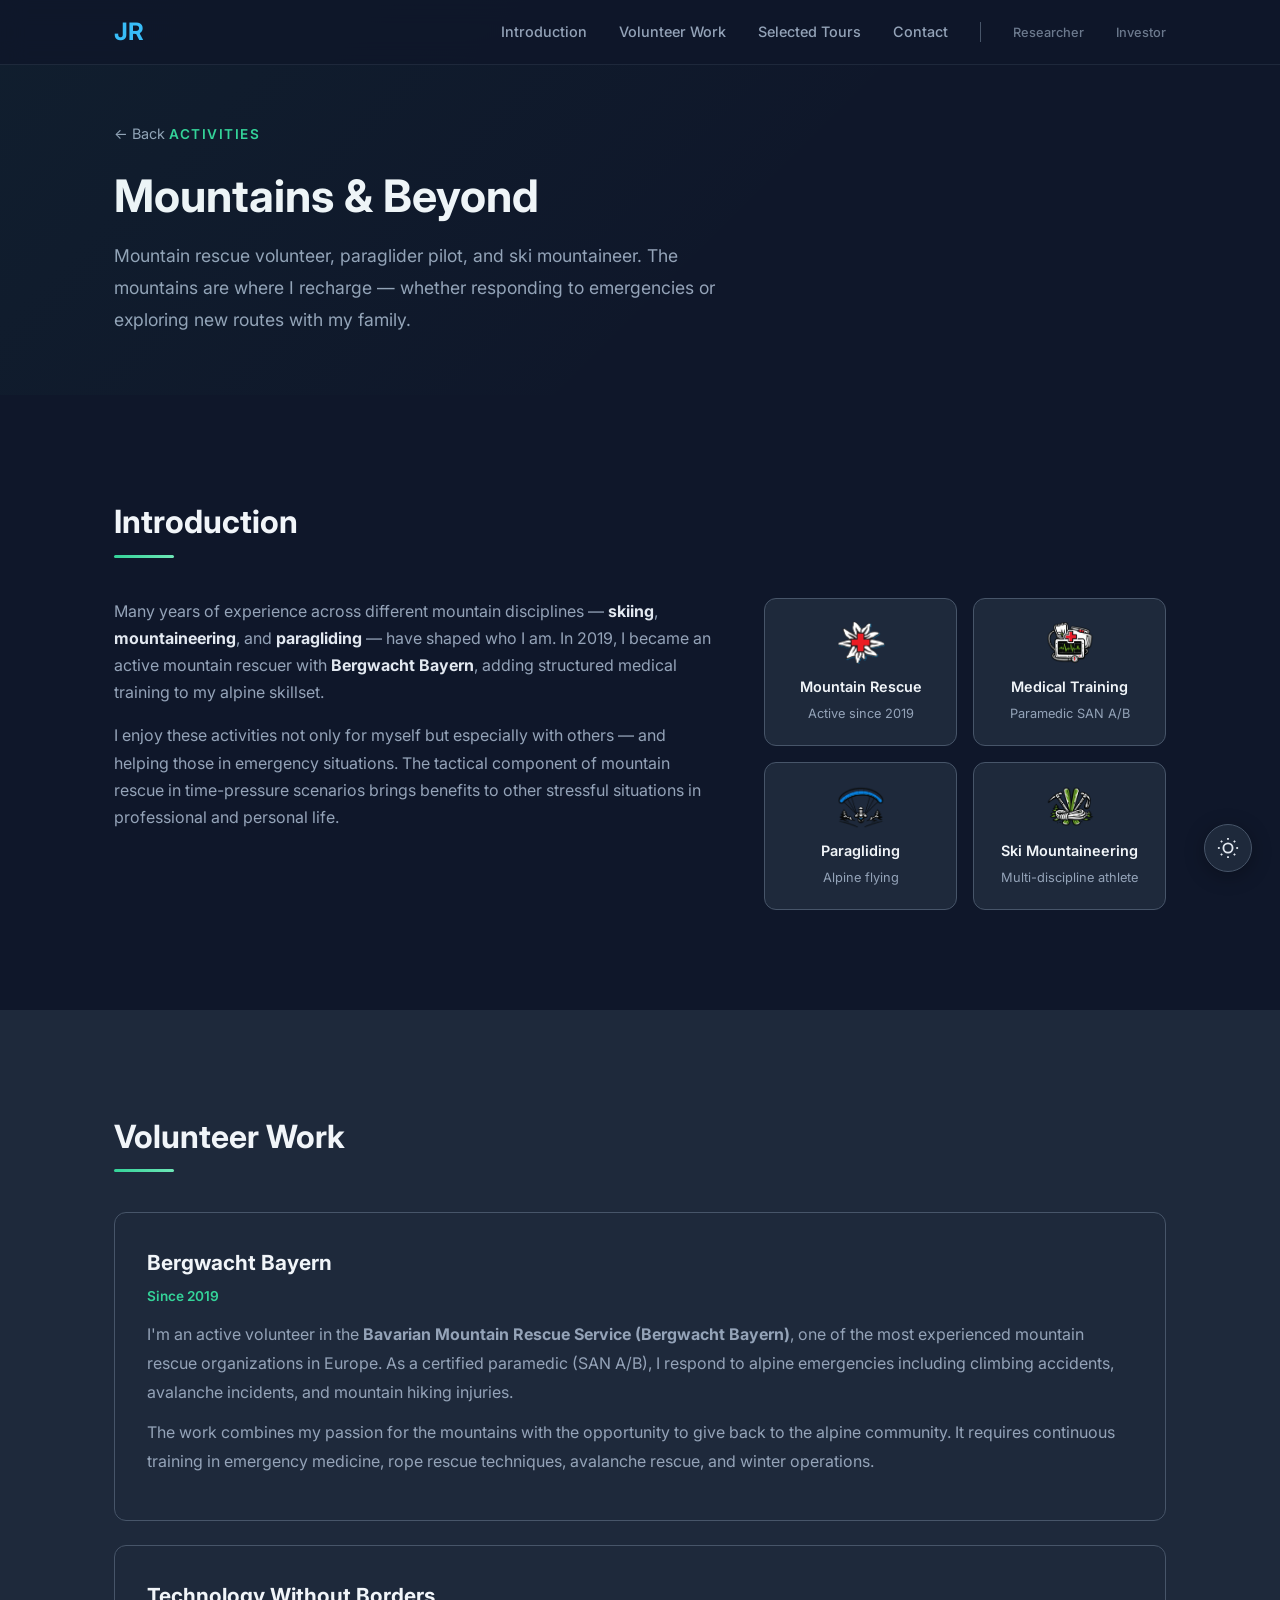
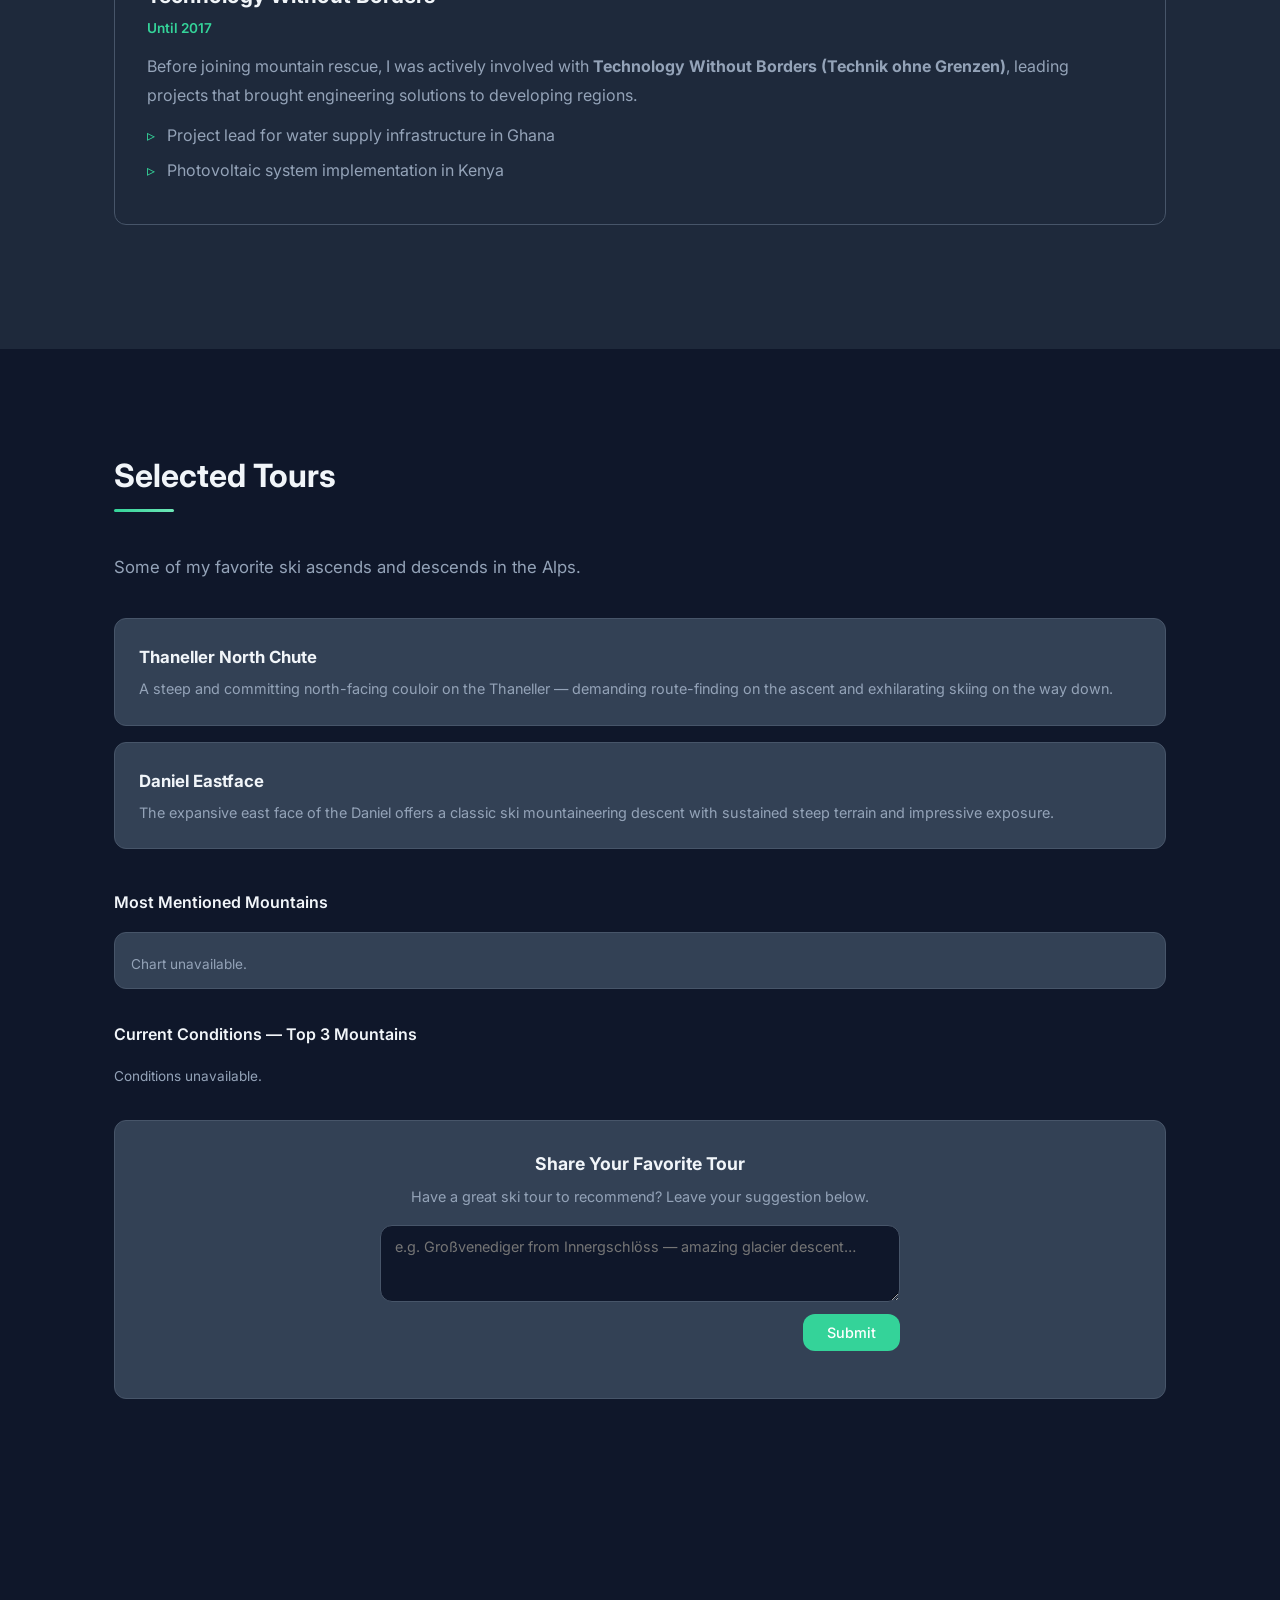
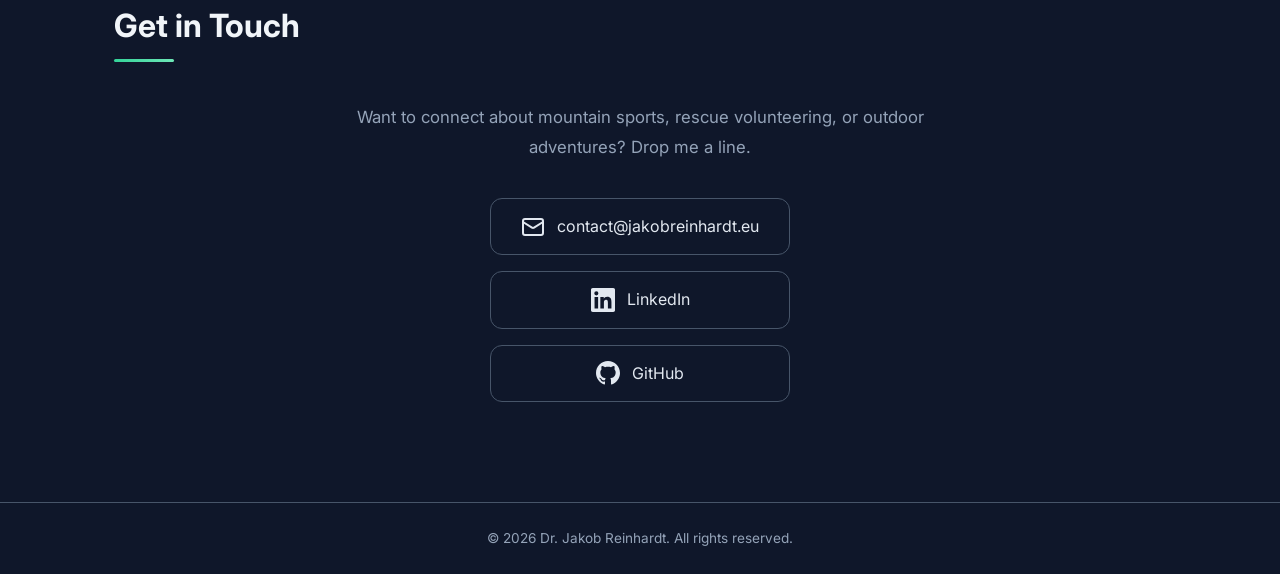
==== commit 88e8bc57: "more dashboarding Co-authored-by: Copilot <copilot@github.com>" ====
--- a/activities.html
+++ b/activities.html
@@ -148,9 +148,17 @@
                 </div>
             </div>
 
+            <!-- Mountain Popularity Chart -->
+            <div class="mountain-chart-section" id="mountain-chart-section">
+                <h3 class="mountain-weather-title">Most Mentioned Mountains</h3>
+                <div id="mountain-chart-container" class="mountain-chart-container">
+                    <p class="weather-loading">Loading chart…</p>
+                </div>
+            </div>
+
             <!-- Current Mountain Conditions -->
             <div class="mountain-weather" id="mountain-weather">
-                <h3 class="mountain-weather-title">Current Mountain Conditions of last three added tours</h3>
+                <h3 class="mountain-weather-title">Current Conditions — Top 3 Mountains</h3>
                 <div class="weather-grid" id="weather-grid">
                     <p class="weather-loading">Loading conditions…</p>
                 </div>
--- a/style.css
+++ b/style.css
@@ -1278,6 +1278,25 @@
     margin-bottom: 32px;
 }
 
+.mountain-chart-section {
+    margin-top: 32px;
+    margin-bottom: 0;
+}
+
+.mountain-chart-container {
+    background: var(--color-surface);
+    border: 1px solid var(--color-border);
+    border-radius: var(--radius);
+    padding: 20px 16px 12px;
+    overflow-x: auto;
+}
+
+.mountain-chart-container svg {
+    display: block;
+    width: 100%;
+    height: auto;
+}
+
 .mountain-weather-title {
     font-size: 1rem;
     font-weight: 600;
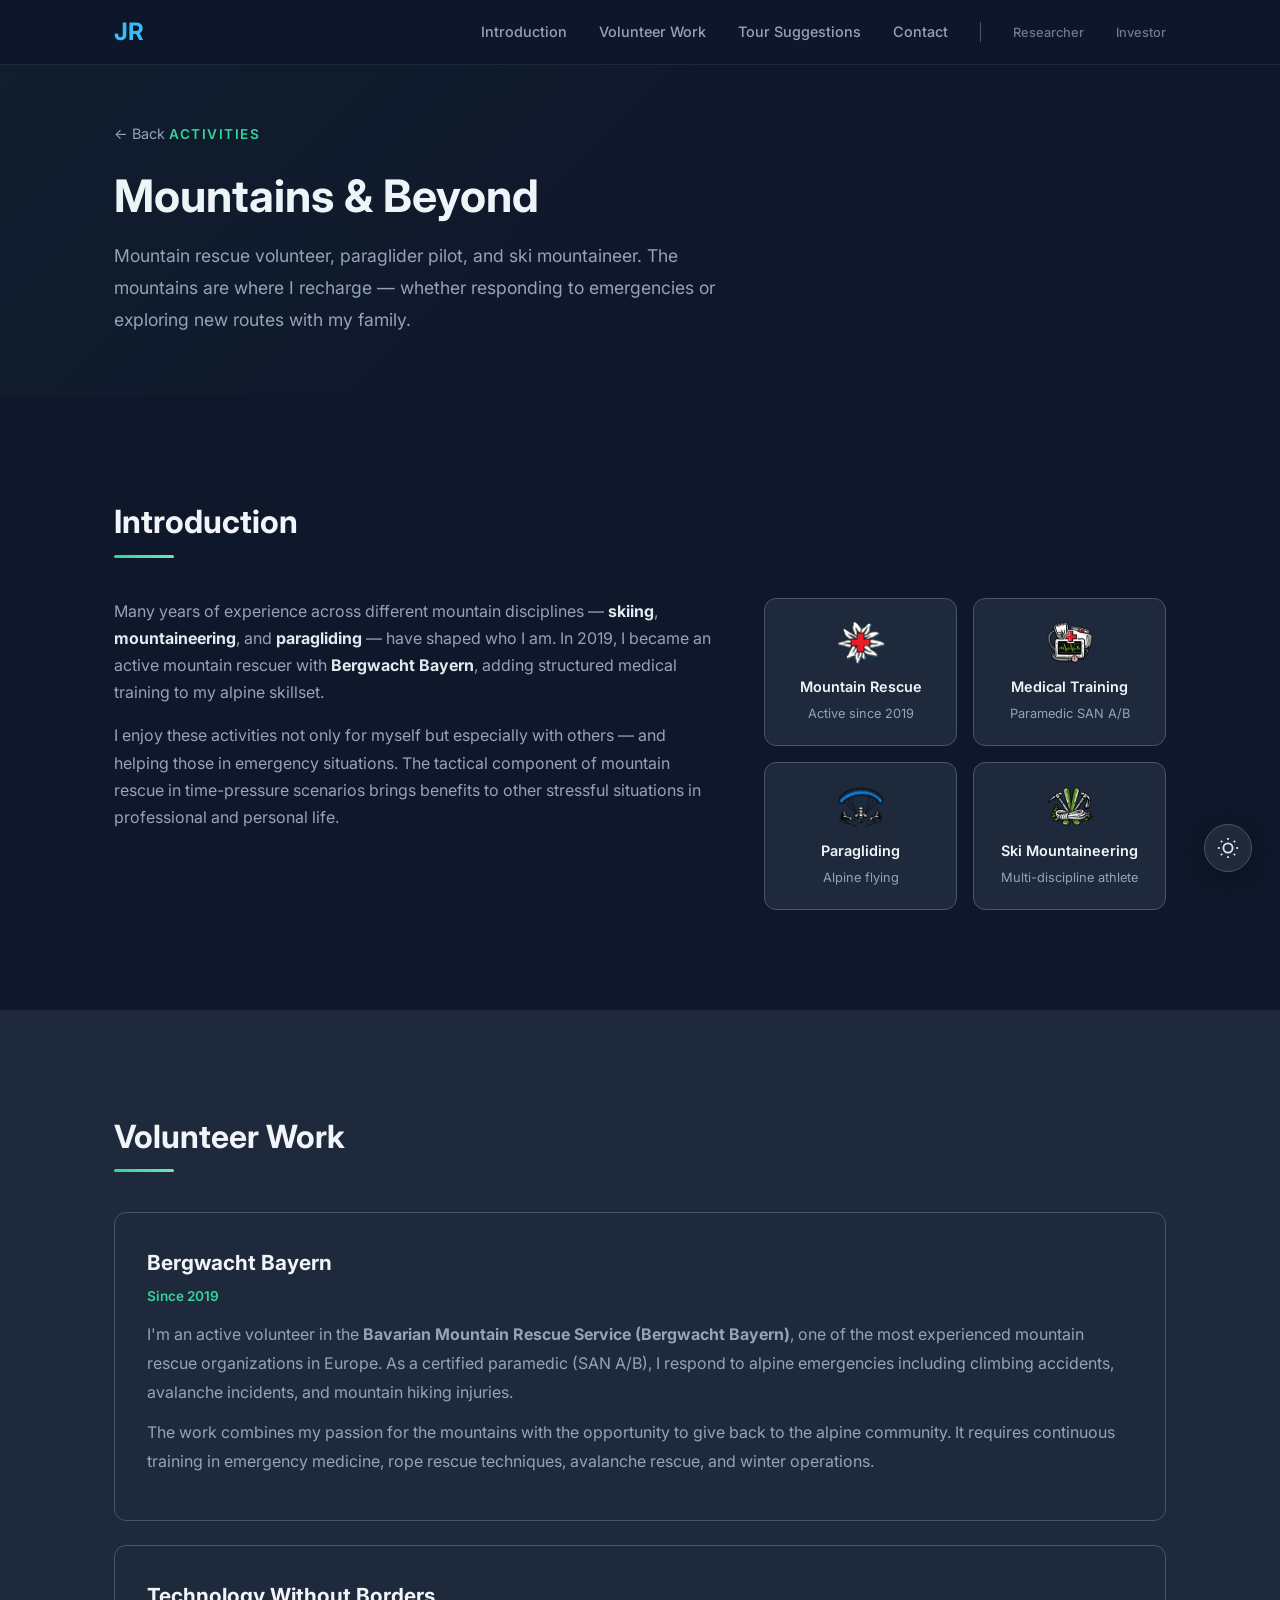
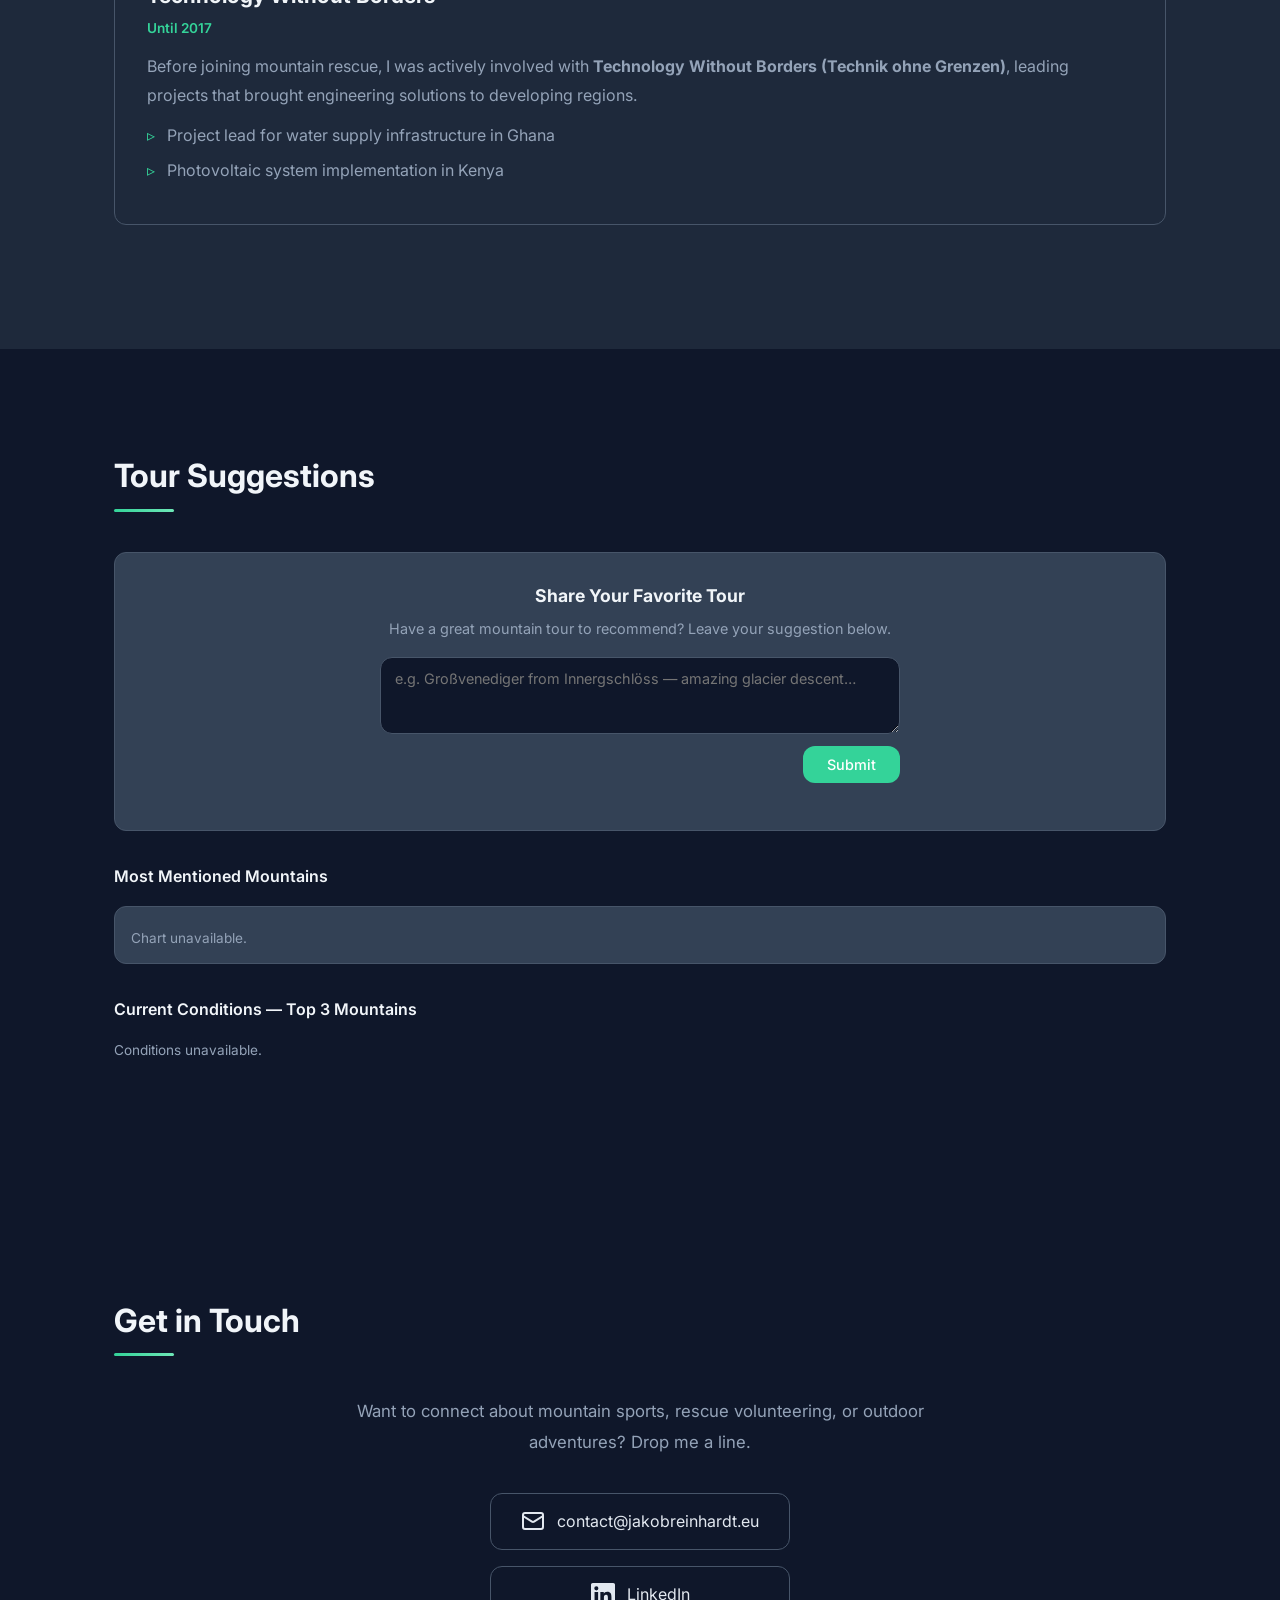
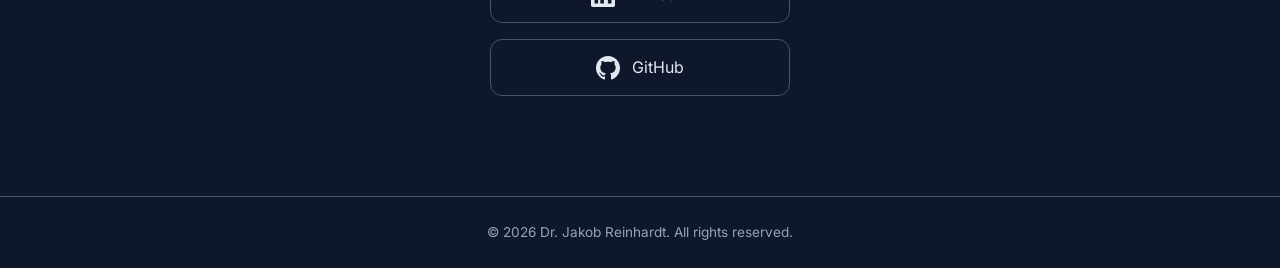
==== commit b46c1276: "update activities page" ====
--- a/activities.html
+++ b/activities.html
@@ -29,7 +29,7 @@
             <ul class="nav-links" id="nav-links">
                 <li><a href="#introduction">Introduction</a></li>
                 <li><a href="#volunteer-work">Volunteer Work</a></li>
-                <li><a href="#selected-tours">Selected Tours</a></li>
+                <li><a href="#tour-suggestions">Tour Suggestions</a></li>
                 <li><a href="#contact">Contact</a></li>
                 <li class="nav-divider"></li>
                 <li><a href="researcher.html" class="nav-sphere-link">Researcher</a></li>
@@ -128,45 +128,15 @@
         </div>
     </section>
 
-    <!-- Selected Tours Section -->
-    <section class="section" id="selected-tours">
-        <div class="container">
-            <h2 class="section-title">Selected Tours</h2>
-            <p class="section-intro">Some of my favorite ski ascends and descends in the Alps.</p>
-            <div class="tour-list">
-                <div class="tour-card">
-                    <div class="tour-content">
-                        <h3>Thaneller North Chute</h3>
-                        <p>A steep and committing north-facing couloir on the Thaneller — demanding route-finding on the ascent and exhilarating skiing on the way down.</p>
-                    </div>
-                </div>
-                <div class="tour-card">
-                    <div class="tour-content">
-                        <h3>Daniel Eastface</h3>
-                        <p>The expansive east face of the Daniel offers a classic ski mountaineering descent with sustained steep terrain and impressive exposure.</p>
-                    </div>
-                </div>
-            </div>
-
-            <!-- Mountain Popularity Chart -->
-            <div class="mountain-chart-section" id="mountain-chart-section">
-                <h3 class="mountain-weather-title">Most Mentioned Mountains</h3>
-                <div id="mountain-chart-container" class="mountain-chart-container">
-                    <p class="weather-loading">Loading chart…</p>
-                </div>
-            </div>
-
-            <!-- Current Mountain Conditions -->
-            <div class="mountain-weather" id="mountain-weather">
-                <h3 class="mountain-weather-title">Current Conditions — Top 3 Mountains</h3>
-                <div class="weather-grid" id="weather-grid">
-                    <p class="weather-loading">Loading conditions…</p>
-                </div>
-            </div>
+    <!-- tour suggestions Section -->
+    <section class="section" id="tour-suggestions">
+        <div class="container">
+            <h2 class="section-title">Tour Suggestions</h2>
+
 
             <div class="tour-suggestion">
                 <h3>Share Your Favorite Tour</h3>
-                <p>Have a great ski tour to recommend? Leave your suggestion below.</p>
+                <p>Have a great mountain tour to recommend? Leave your suggestion below.</p>
                 <form class="tour-form" id="tour-suggestion-form">
                     <label for="tour-input" class="sr-only">Your favorite tour</label>
                     <textarea id="tour-input" name="tour" class="tour-input" placeholder="e.g. Großvenediger from Innergschlöss — amazing glacier descent…" rows="3" maxlength="500" required></textarea>
@@ -174,6 +144,23 @@
                 </form>
                 <div id="recent-suggestions" class="recent-suggestions"></div>
             </div>
+
+            <!-- Mountain Popularity Chart -->
+            <div class="mountain-chart-section" id="mountain-chart-section">
+                <h3 class="mountain-weather-title">Most Mentioned Mountains</h3>
+                <div id="mountain-chart-container" class="mountain-chart-container">
+                    <p class="weather-loading">Loading chart…</p>
+                </div>
+            </div>
+
+            <!-- Current Mountain Conditions -->
+            <div class="mountain-weather" id="mountain-weather">
+                <h3 class="mountain-weather-title">Current Conditions — Top 3 Mountains</h3>
+                <div class="weather-grid" id="weather-grid">
+                    <p class="weather-loading">Loading conditions…</p>
+                </div>
+            </div>
+
         </div>
     </section>
 
--- a/style.css
+++ b/style.css
@@ -1297,6 +1297,18 @@
     height: auto;
 }
 
+.mountain-chart-container .chart-label {
+    fill: var(--color-text-muted);
+}
+
+.mountain-chart-container .chart-label-top {
+    fill: var(--color-text-heading);
+}
+
+.mountain-chart-container .chart-bar {
+    fill: var(--color-activities);
+}
+
 .mountain-weather-title {
     font-size: 1rem;
     font-weight: 600;
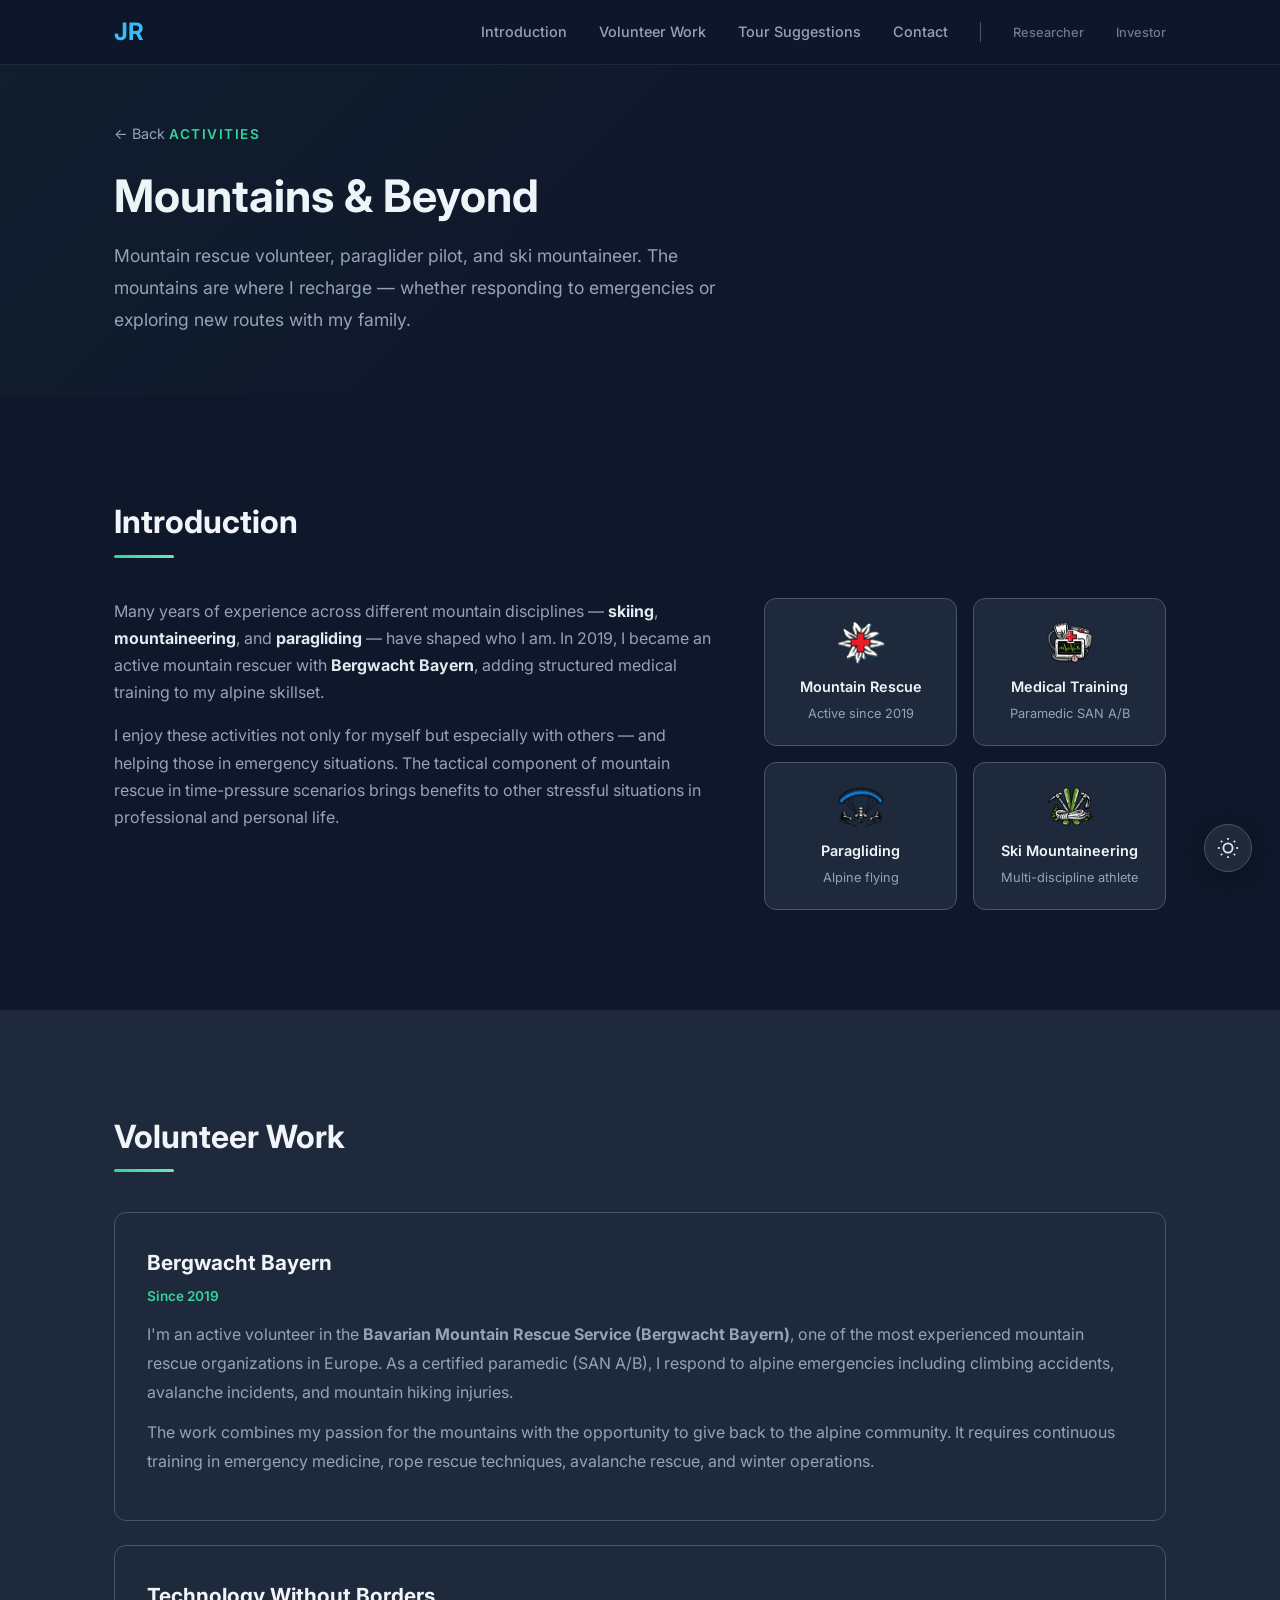
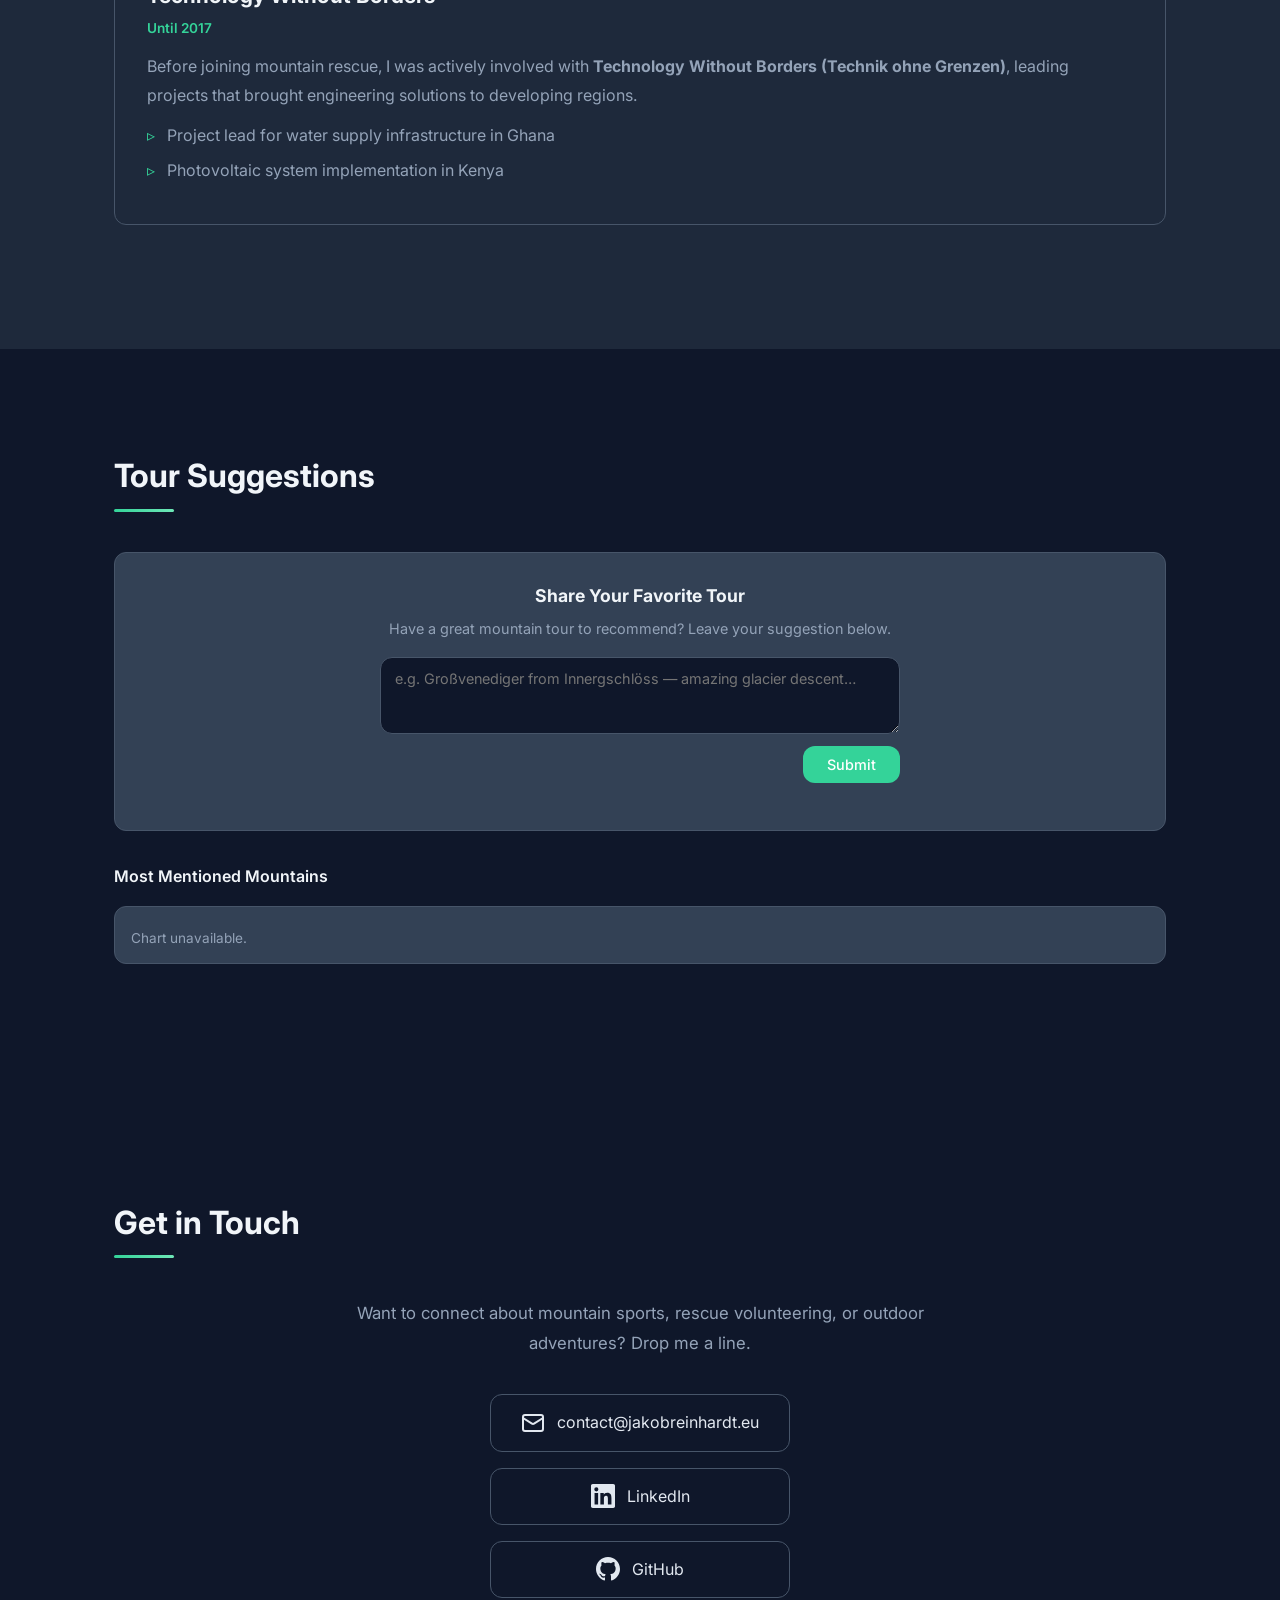
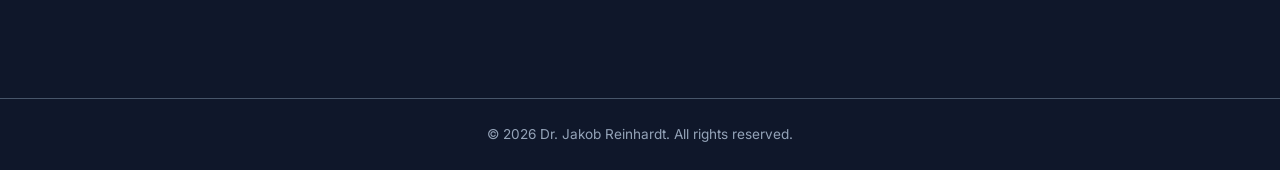
==== commit d5d78aed: "removed eather service" ====
--- a/activities.html
+++ b/activities.html
@@ -147,17 +147,9 @@
 
             <!-- Mountain Popularity Chart -->
             <div class="mountain-chart-section" id="mountain-chart-section">
-                <h3 class="mountain-weather-title">Most Mentioned Mountains</h3>
+                <h3 class="mountain-chart-title">Most Mentioned Mountains</h3>
                 <div id="mountain-chart-container" class="mountain-chart-container">
-                    <p class="weather-loading">Loading chart…</p>
-                </div>
-            </div>
-
-            <!-- Current Mountain Conditions -->
-            <div class="mountain-weather" id="mountain-weather">
-                <h3 class="mountain-weather-title">Current Conditions — Top 3 Mountains</h3>
-                <div class="weather-grid" id="weather-grid">
-                    <p class="weather-loading">Loading conditions…</p>
+                    <p class="chart-loading">Loading chart…</p>
                 </div>
             </div>
 
--- a/style.css
+++ b/style.css
@@ -1272,15 +1272,10 @@
     border: 0;
 }
 
-/* ===== Mountain Weather Conditions ===== */
-.mountain-weather {
+/* ===== Mountain Popularity Chart ===== */
+.mountain-chart-section {
     margin-top: 32px;
     margin-bottom: 32px;
-}
-
-.mountain-chart-section {
-    margin-top: 32px;
-    margin-bottom: 0;
 }
 
 .mountain-chart-container {
@@ -1309,74 +1304,14 @@
     fill: var(--color-activities);
 }
 
-.mountain-weather-title {
+.mountain-chart-title {
     font-size: 1rem;
     font-weight: 600;
     color: var(--color-text-heading);
     margin-bottom: 16px;
 }
 
-.weather-grid {
-    display: grid;
-    grid-template-columns: repeat(auto-fill, minmax(150px, 1fr));
-    gap: 12px;
-}
-
-.weather-card {
-    display: flex;
-    align-items: flex-start;
-    gap: 10px;
-    background: var(--color-surface);
-    border: 1px solid var(--color-border);
-    border-radius: var(--radius);
-    padding: 14px 16px;
-    transition: border-color var(--transition), transform var(--transition);
-}
-
-.weather-card:hover {
-    border-color: var(--color-activities);
-    transform: translateY(-2px);
-}
-
-.weather-icon {
-    font-size: 1.6rem;
-    flex-shrink: 0;
-    line-height: 1;
-}
-
-.weather-info {
-    min-width: 0;
-}
-
-.weather-mountain {
-    font-size: 0.82rem;
-    font-weight: 600;
-    color: var(--color-text-heading);
-    margin-bottom: 3px;
-    white-space: nowrap;
-    overflow: hidden;
-    text-overflow: ellipsis;
-}
-
-.weather-temp {
-    font-size: 1.1rem;
-    font-weight: 700;
-    color: var(--color-activities);
-    margin-bottom: 2px;
-}
-
-.weather-desc {
-    font-size: 0.75rem;
-    color: var(--color-text-muted);
-    margin-bottom: 2px;
-}
-
-.weather-wind {
-    font-size: 0.75rem;
-    color: var(--color-text-muted);
-}
-
-.weather-loading {
+.chart-loading {
     font-size: 0.85rem;
     color: var(--color-text-muted);
 }
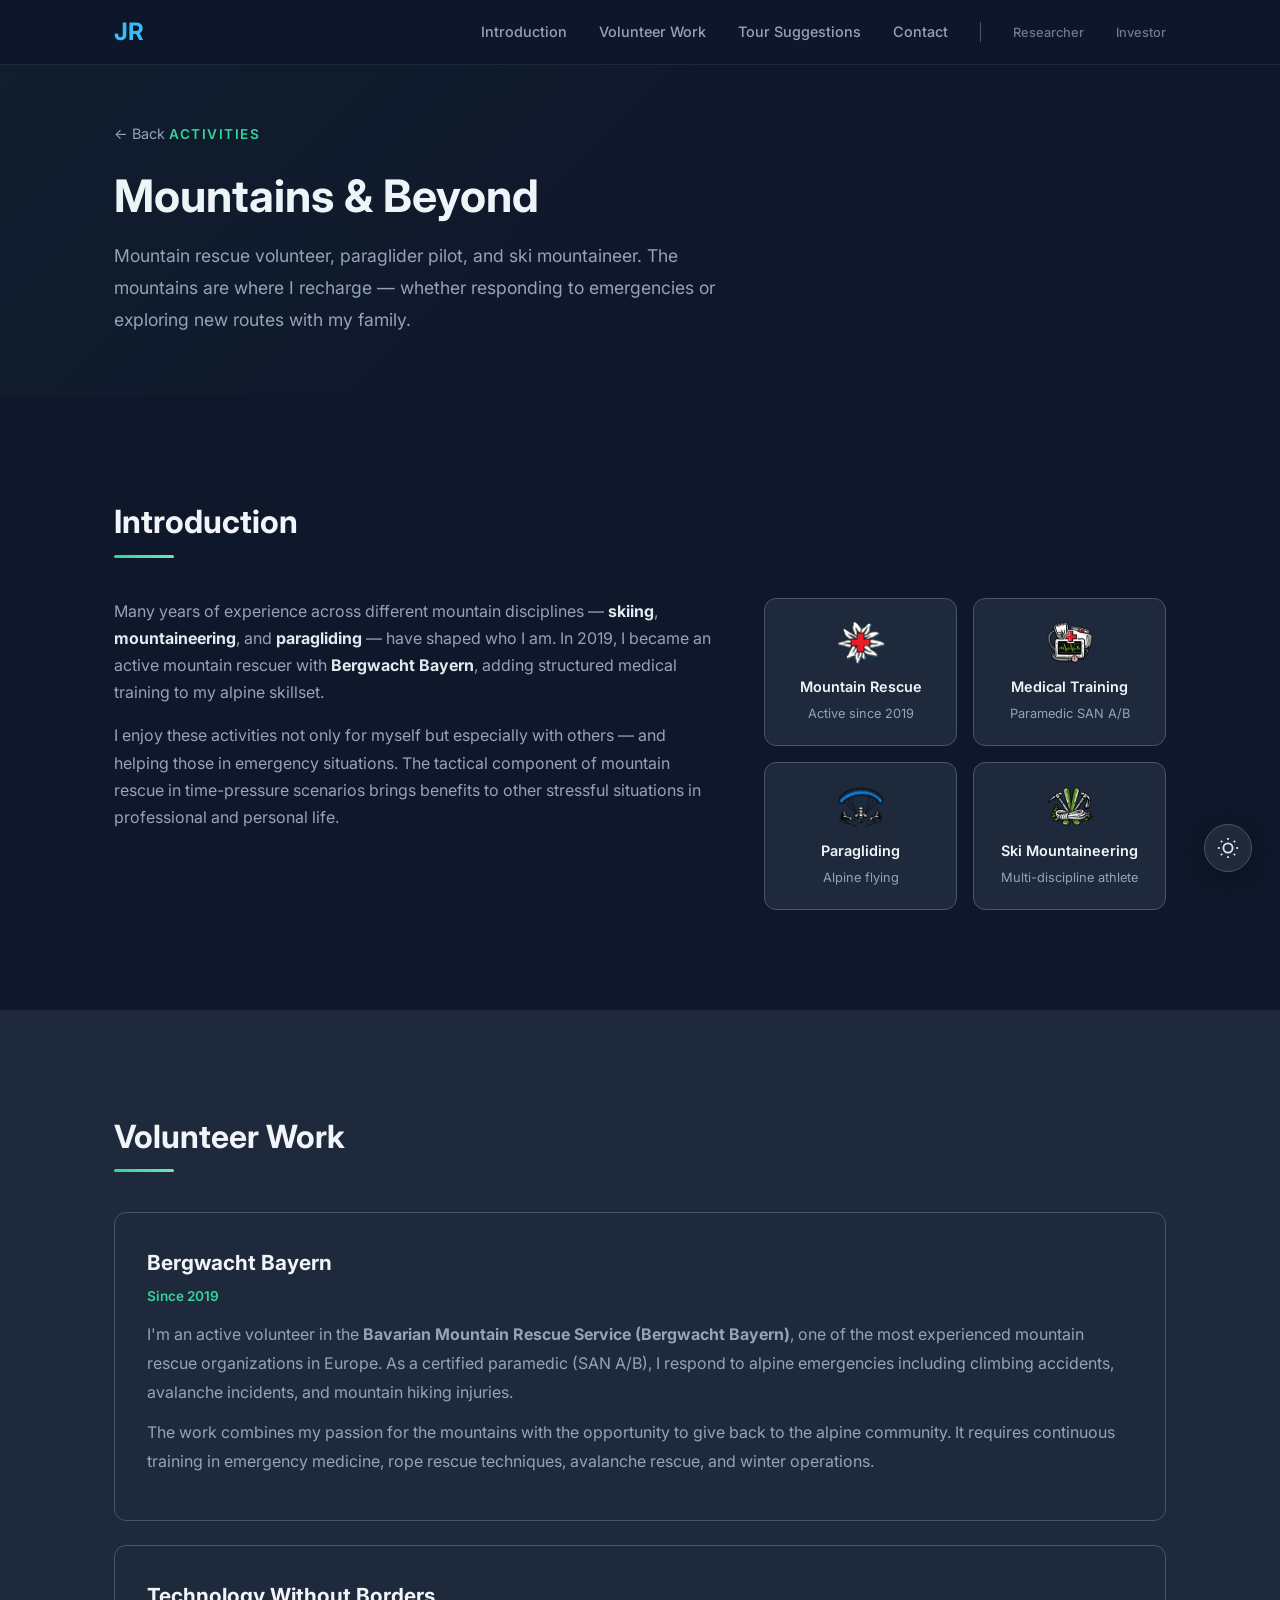
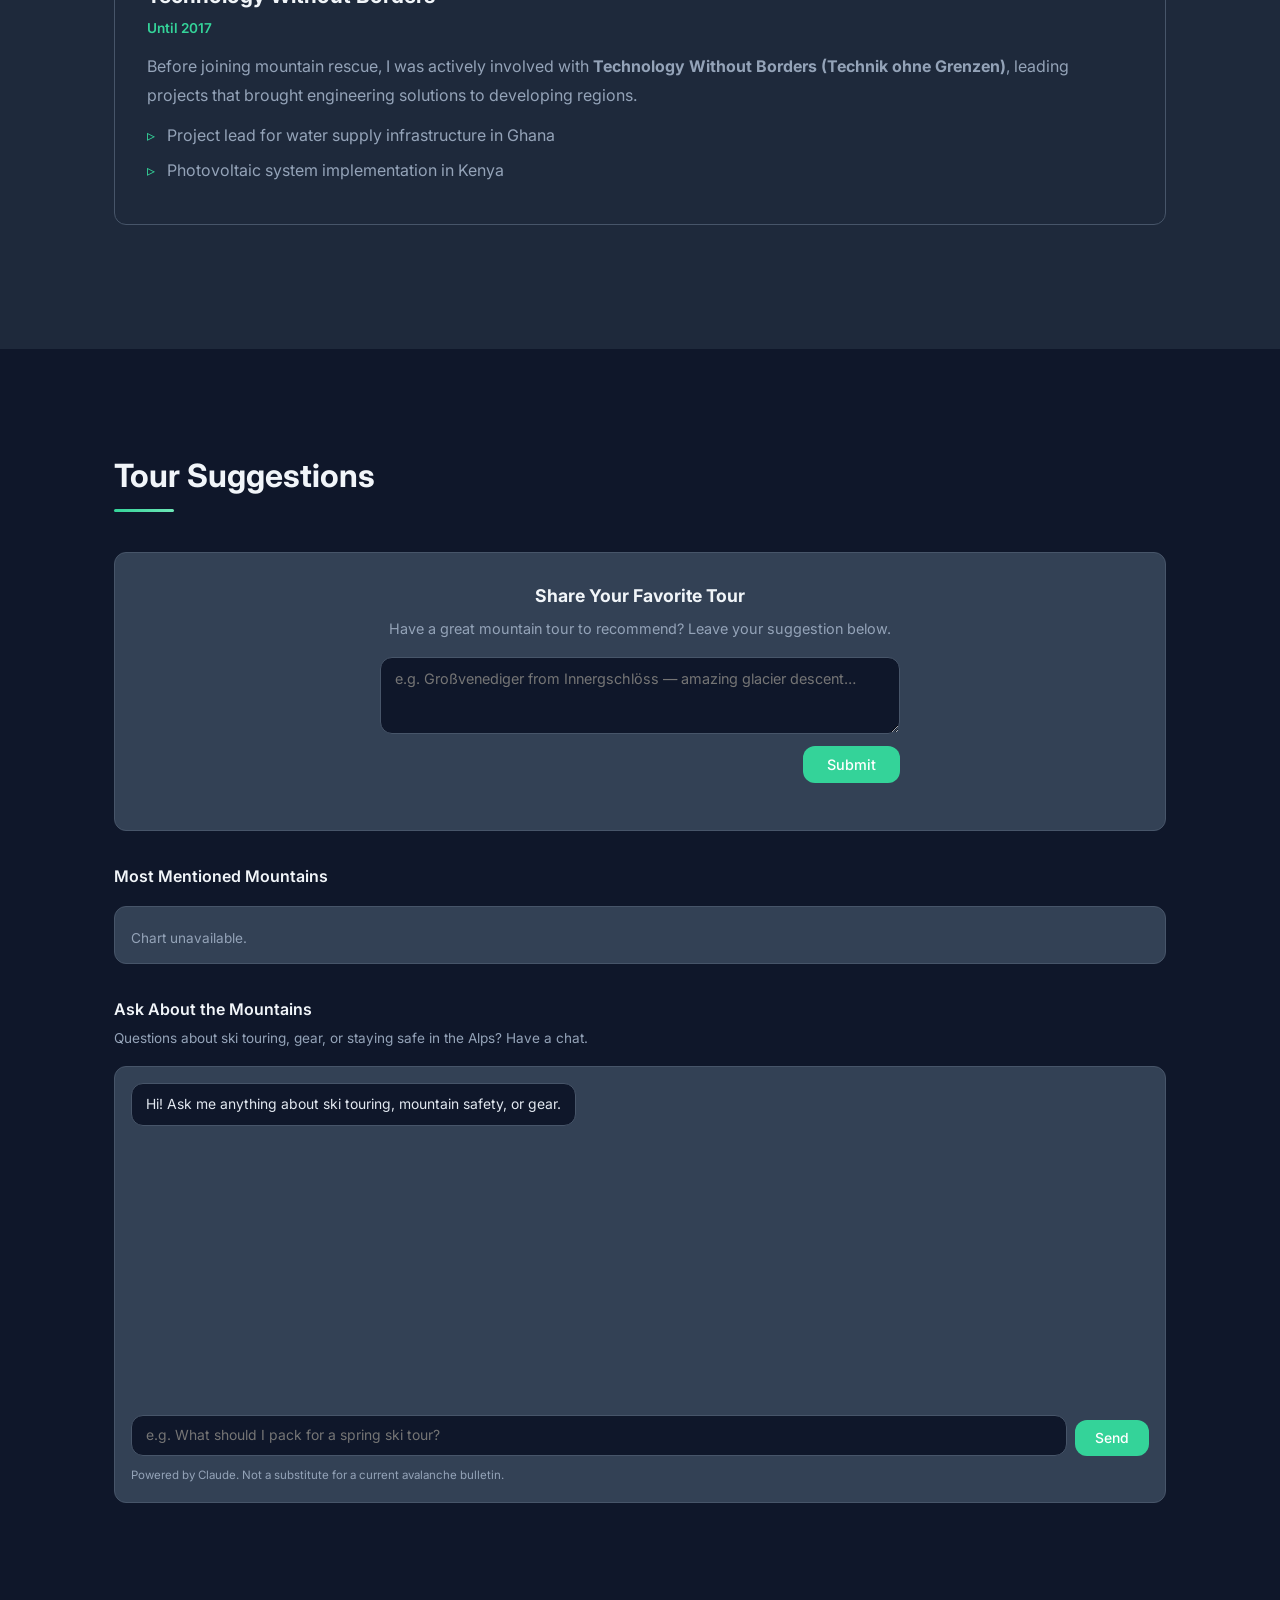
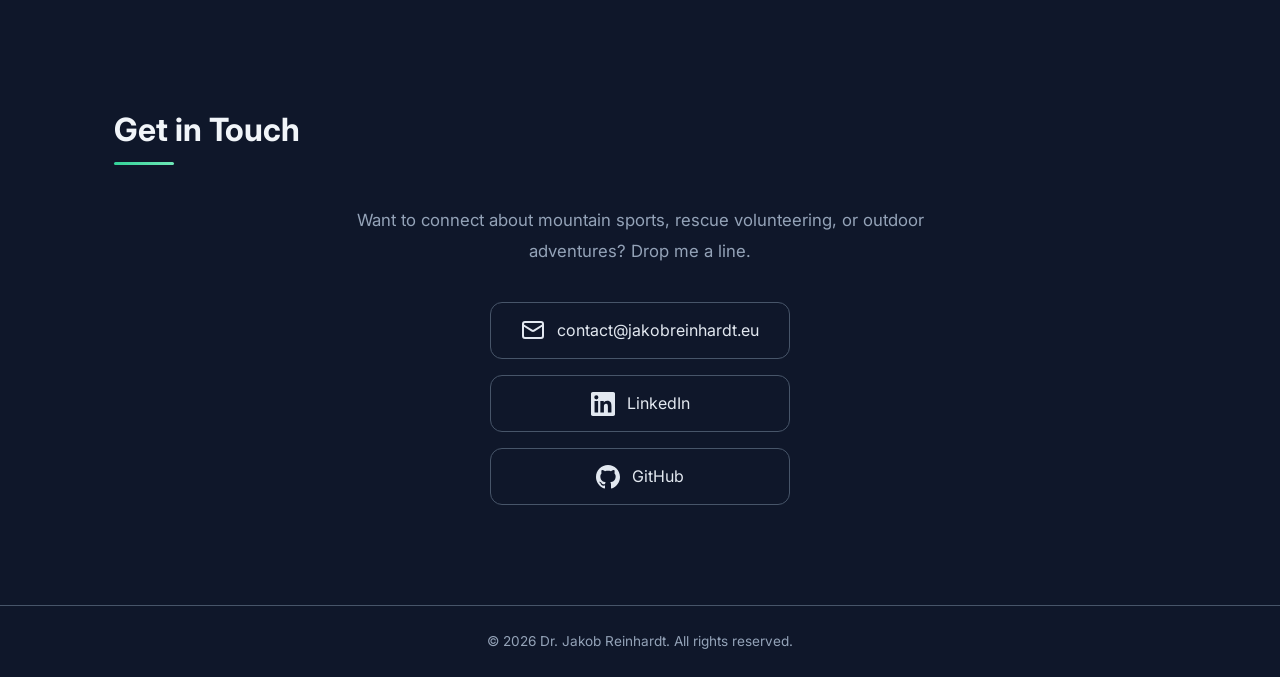
==== commit 1c36c40a: "added chat service" ====
--- a/activities.html
+++ b/activities.html
@@ -150,6 +150,24 @@
                 <h3 class="mountain-chart-title">Most Mentioned Mountains</h3>
                 <div id="mountain-chart-container" class="mountain-chart-container">
                     <p class="chart-loading">Loading chart…</p>
+                </div>
+            </div>
+
+            <!-- Mountain Chat -->
+            <div class="chat-section" id="chat-section">
+                <h3 class="chat-title">Ask About the Mountains</h3>
+                <p class="chat-intro">Questions about ski touring, gear, or staying safe in the Alps? Have a chat.</p>
+
+                <div class="chat-window">
+                    <div class="chat-log" id="chat-log" role="log" aria-live="polite" aria-label="Chat conversation"></div>
+
+                    <form class="chat-form" id="chat-form">
+                        <label for="chat-input" class="sr-only">Your message</label>
+                        <textarea id="chat-input" class="chat-input" rows="1" maxlength="1000"
+                            placeholder="e.g. What should I pack for a spring ski tour?" required></textarea>
+                        <button type="submit" class="chat-send-btn" id="chat-send" aria-label="Send message">Send</button>
+                    </form>
+                    <p class="chat-note" id="chat-note">Powered by Claude. Not a substitute for a current avalanche bulletin.</p>
                 </div>
             </div>
 
--- a/style.css
+++ b/style.css
@@ -1316,6 +1316,167 @@
     color: var(--color-text-muted);
 }
 
+/* ===== Mountain Chat ===== */
+.chat-section {
+    margin-top: 32px;
+}
+
+.chat-title {
+    font-size: 1rem;
+    font-weight: 600;
+    color: var(--color-text-heading);
+    margin-bottom: 4px;
+}
+
+.chat-intro {
+    font-size: 0.85rem;
+    color: var(--color-text-muted);
+    margin-bottom: 16px;
+}
+
+.chat-window {
+    background: var(--color-surface);
+    border: 1px solid var(--color-border);
+    border-radius: var(--radius);
+    padding: 16px;
+}
+
+.chat-log {
+    display: flex;
+    flex-direction: column;
+    gap: 10px;
+    height: 320px;
+    overflow-y: auto;
+    padding-right: 6px;
+    margin-bottom: 12px;
+}
+
+.chat-msg {
+    display: flex;
+    max-width: 85%;
+}
+
+.chat-msg-user {
+    align-self: flex-end;
+    justify-content: flex-end;
+}
+
+.chat-msg-assistant,
+.chat-msg-error {
+    align-self: flex-start;
+}
+
+.chat-bubble {
+    padding: 10px 14px;
+    border-radius: var(--radius);
+    font-size: 0.87rem;
+    line-height: 1.5;
+    color: var(--color-text);
+    background: var(--color-bg);
+    border: 1px solid var(--color-border);
+    white-space: normal;
+    overflow-wrap: anywhere;
+}
+
+.chat-msg-user .chat-bubble {
+    background: var(--color-activities);
+    border-color: var(--color-activities);
+    color: #fff;
+}
+
+.chat-msg-error .chat-bubble {
+    color: #e74c3c;
+    border-color: rgba(231, 76, 60, 0.4);
+}
+
+/* animated "typing" dots shown while waiting for the model */
+.chat-typing {
+    display: flex;
+    align-items: center;
+    gap: 4px;
+}
+
+.chat-typing span {
+    width: 6px;
+    height: 6px;
+    border-radius: 50%;
+    background: var(--color-text-muted);
+    animation: chat-blink 1.2s infinite ease-in-out;
+}
+
+.chat-typing span:nth-child(2) { animation-delay: 0.2s; }
+.chat-typing span:nth-child(3) { animation-delay: 0.4s; }
+
+@keyframes chat-blink {
+    0%, 80%, 100% { opacity: 0.25; }
+    40%           { opacity: 1; }
+}
+
+@media (prefers-reduced-motion: reduce) {
+    .chat-typing span { animation: none; opacity: 0.6; }
+}
+
+.chat-form {
+    display: flex;
+    gap: 8px;
+    align-items: flex-end;
+}
+
+.chat-input {
+    flex: 1;
+    padding: 10px 14px;
+    font-family: inherit;
+    font-size: 0.87rem;
+    line-height: 1.4;
+    color: var(--color-text);
+    background: var(--color-bg);
+    border: 1px solid var(--color-border);
+    border-radius: var(--radius);
+    resize: none;
+    overflow-y: auto;
+    max-height: 120px;
+    transition: border-color var(--transition);
+}
+
+.chat-input:focus {
+    outline: none;
+    border-color: var(--color-activities);
+}
+
+.chat-send-btn {
+    padding: 10px 20px;
+    font-family: inherit;
+    font-size: 0.87rem;
+    font-weight: 500;
+    color: #fff;
+    background: var(--color-activities);
+    border: none;
+    border-radius: var(--radius);
+    cursor: pointer;
+    transition: opacity var(--transition);
+}
+
+.chat-send-btn:hover:not(:disabled) {
+    opacity: 0.85;
+}
+
+.chat-send-btn:disabled,
+.chat-input:disabled {
+    opacity: 0.6;
+    cursor: not-allowed;
+}
+
+.chat-note {
+    font-size: 0.72rem;
+    color: var(--color-text-muted);
+    margin-top: 10px;
+}
+
+@media (max-width: 600px) {
+    .chat-log { height: 260px; }
+    .chat-msg { max-width: 92%; }
+}
+
 /* ===== Contact ===== */
 .contact-content {
     text-align: center;
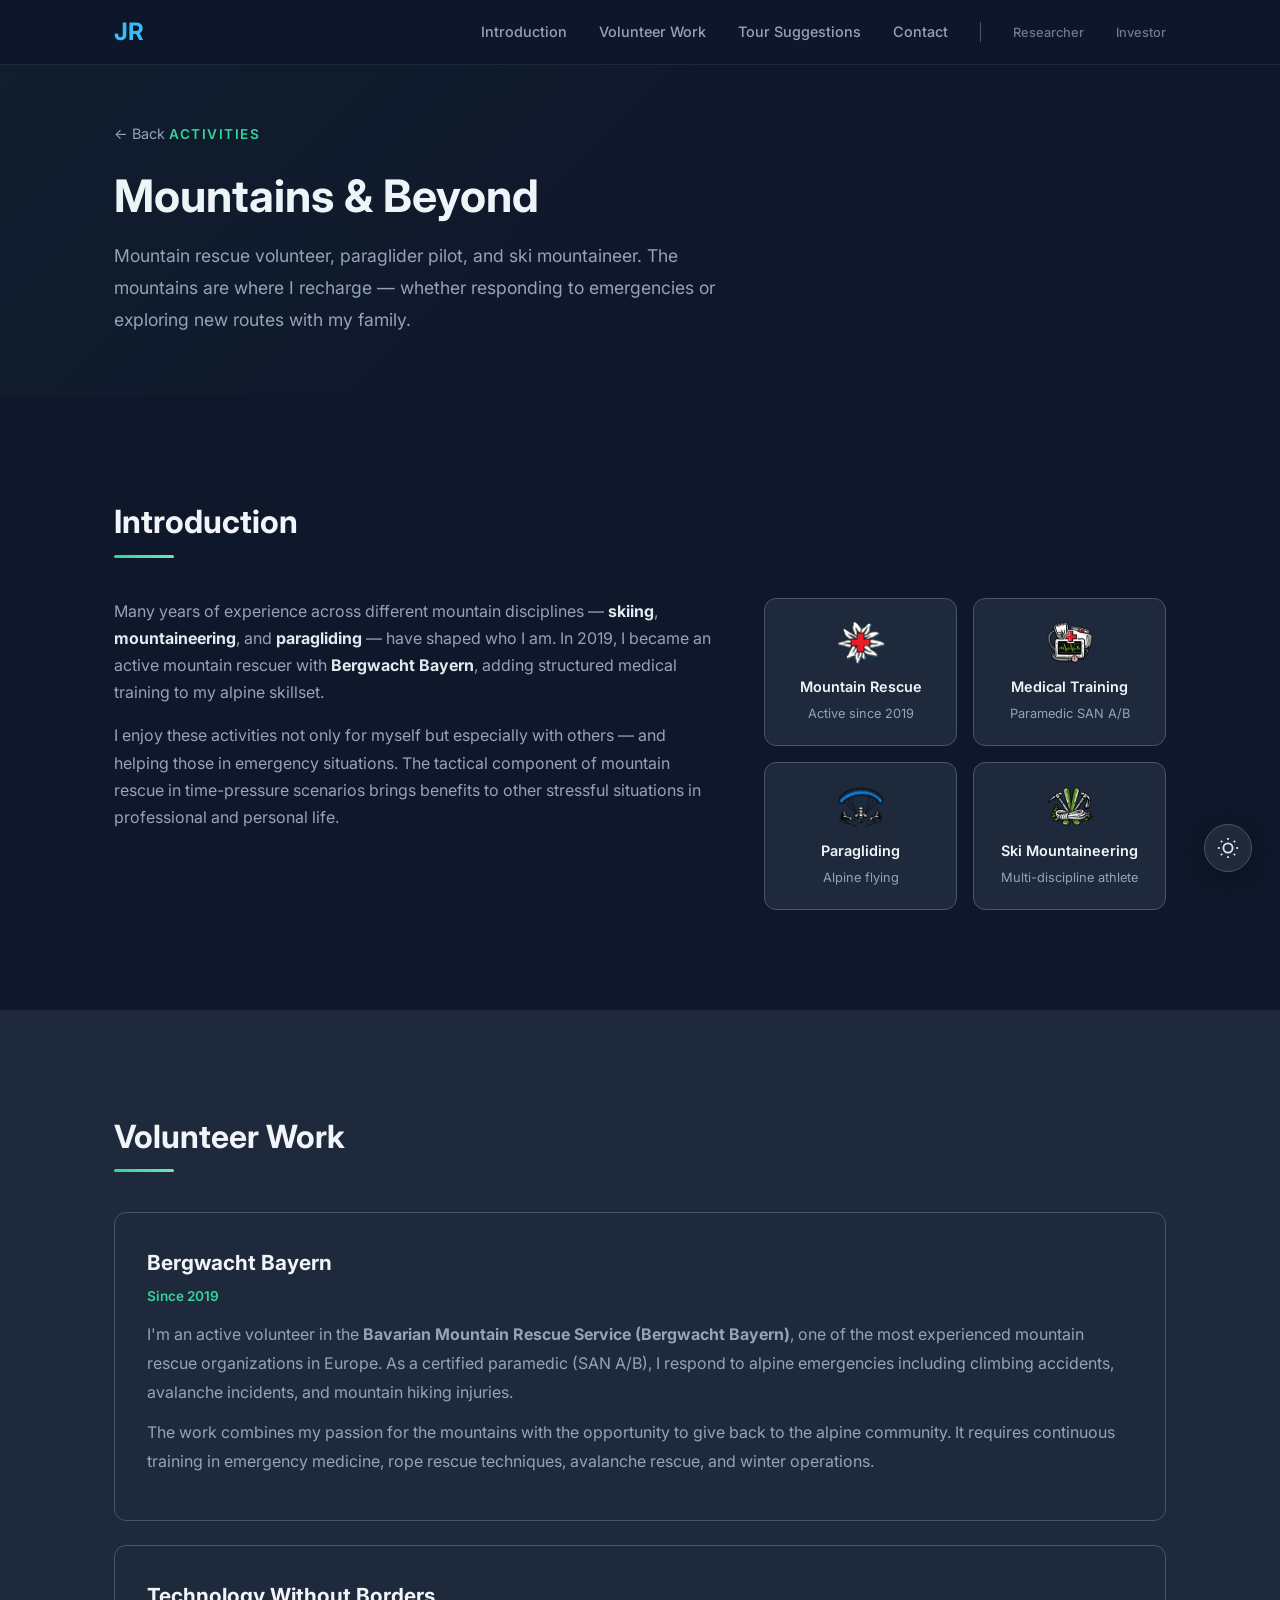
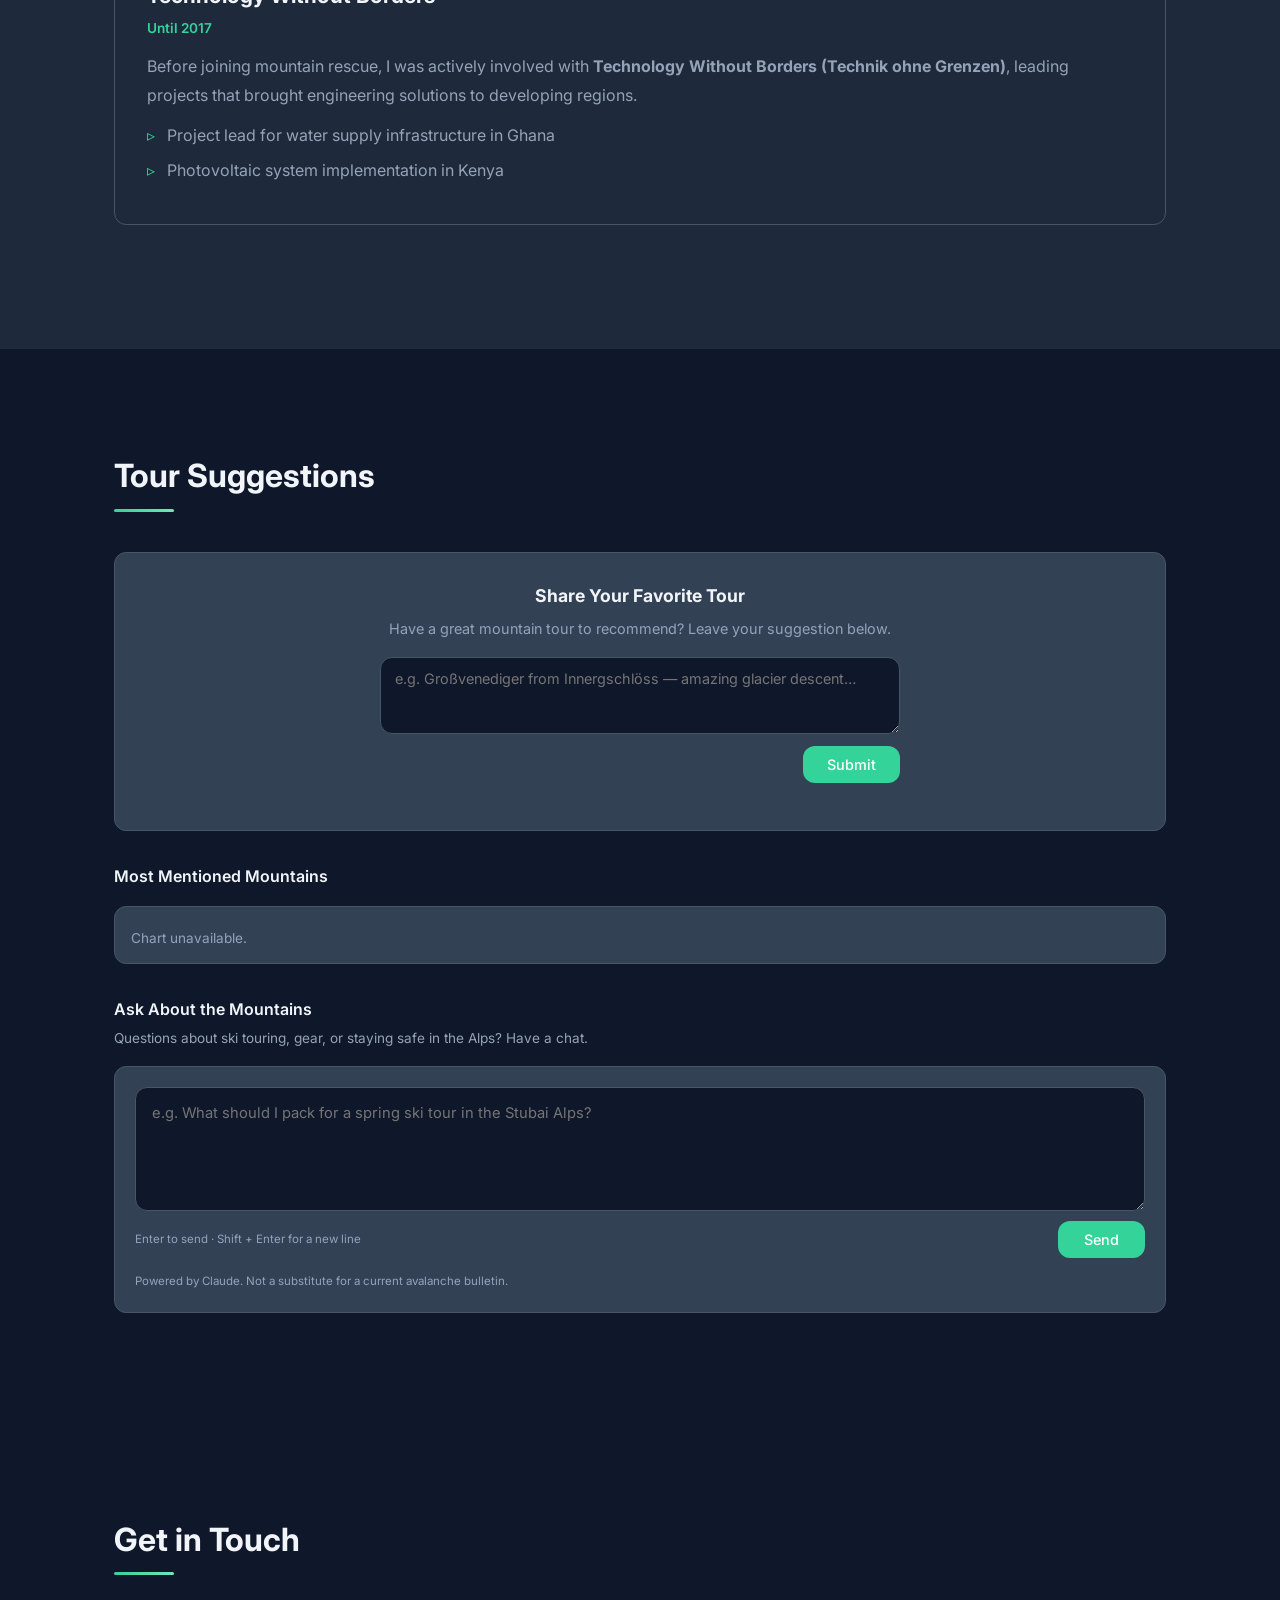
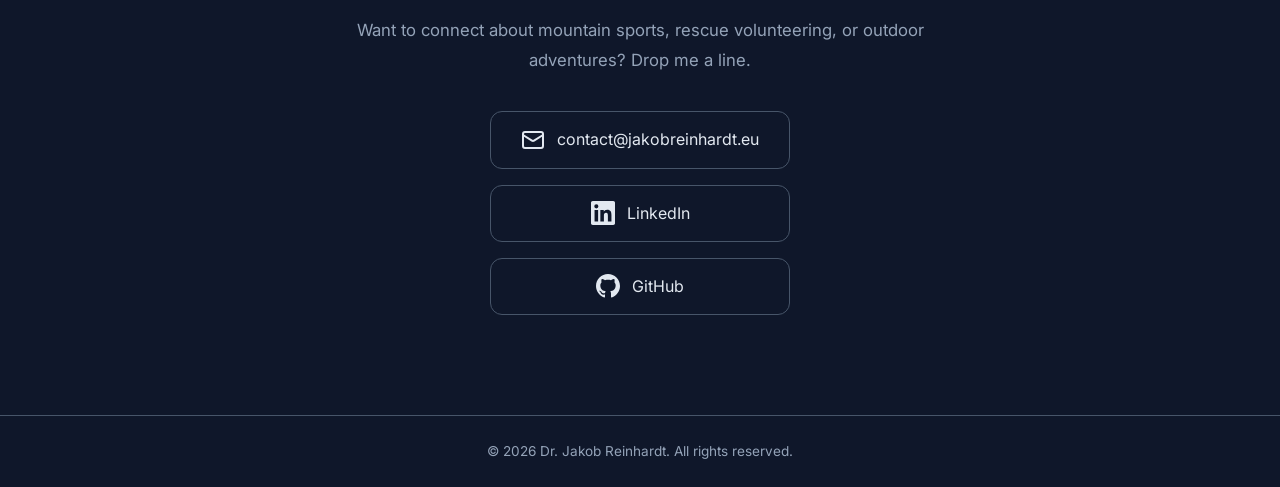
==== commit a3e37727: "adapted chat" ====
--- a/activities.html
+++ b/activities.html
@@ -159,15 +159,23 @@
                 <p class="chat-intro">Questions about ski touring, gear, or staying safe in the Alps? Have a chat.</p>
 
                 <div class="chat-window">
-                    <div class="chat-log" id="chat-log" role="log" aria-live="polite" aria-label="Chat conversation"></div>
-
                     <form class="chat-form" id="chat-form">
                         <label for="chat-input" class="sr-only">Your message</label>
-                        <textarea id="chat-input" class="chat-input" rows="1" maxlength="1000"
-                            placeholder="e.g. What should I pack for a spring ski tour?" required></textarea>
-                        <button type="submit" class="chat-send-btn" id="chat-send" aria-label="Send message">Send</button>
+                        <textarea id="chat-input" class="chat-input" rows="4" maxlength="1000"
+                            placeholder="e.g. What should I pack for a spring ski tour in the Stubai Alps?" required></textarea>
+                        <div class="chat-form-row">
+                            <span class="chat-hint">Enter to send · Shift + Enter for a new line</span>
+                            <button type="submit" class="chat-send-btn" id="chat-send">Send</button>
+                        </div>
                     </form>
-                    <p class="chat-note" id="chat-note">Powered by Claude. Not a substitute for a current avalanche bulletin.</p>
+
+                    <!-- the live reply streams in here, directly under the input -->
+                    <div class="chat-answer" id="chat-answer" role="log" aria-live="polite" aria-label="Assistant reply" hidden></div>
+
+                    <!-- earlier exchanges, newest first -->
+                    <div class="chat-history" id="chat-history"></div>
+
+                    <p class="chat-note">Powered by Claude. Not a substitute for a current avalanche bulletin.</p>
                 </div>
             </div>
 
--- a/style.css
+++ b/style.css
@@ -1338,103 +1338,28 @@
     background: var(--color-surface);
     border: 1px solid var(--color-border);
     border-radius: var(--radius);
-    padding: 16px;
-}
-
-.chat-log {
+    padding: 20px;
+}
+
+.chat-form {
     display: flex;
     flex-direction: column;
     gap: 10px;
-    height: 320px;
-    overflow-y: auto;
-    padding-right: 6px;
-    margin-bottom: 12px;
-}
-
-.chat-msg {
-    display: flex;
-    max-width: 85%;
-}
-
-.chat-msg-user {
-    align-self: flex-end;
-    justify-content: flex-end;
-}
-
-.chat-msg-assistant,
-.chat-msg-error {
-    align-self: flex-start;
-}
-
-.chat-bubble {
-    padding: 10px 14px;
-    border-radius: var(--radius);
-    font-size: 0.87rem;
-    line-height: 1.5;
-    color: var(--color-text);
-    background: var(--color-bg);
-    border: 1px solid var(--color-border);
-    white-space: normal;
-    overflow-wrap: anywhere;
-}
-
-.chat-msg-user .chat-bubble {
-    background: var(--color-activities);
-    border-color: var(--color-activities);
-    color: #fff;
-}
-
-.chat-msg-error .chat-bubble {
-    color: #e74c3c;
-    border-color: rgba(231, 76, 60, 0.4);
-}
-
-/* animated "typing" dots shown while waiting for the model */
-.chat-typing {
-    display: flex;
-    align-items: center;
-    gap: 4px;
-}
-
-.chat-typing span {
-    width: 6px;
-    height: 6px;
-    border-radius: 50%;
-    background: var(--color-text-muted);
-    animation: chat-blink 1.2s infinite ease-in-out;
-}
-
-.chat-typing span:nth-child(2) { animation-delay: 0.2s; }
-.chat-typing span:nth-child(3) { animation-delay: 0.4s; }
-
-@keyframes chat-blink {
-    0%, 80%, 100% { opacity: 0.25; }
-    40%           { opacity: 1; }
-}
-
-@media (prefers-reduced-motion: reduce) {
-    .chat-typing span { animation: none; opacity: 0.6; }
-}
-
-.chat-form {
-    display: flex;
-    gap: 8px;
-    align-items: flex-end;
-}
-
+}
+
+/* Roomy enough to see a few full sentences while typing. */
 .chat-input {
-    flex: 1;
-    padding: 10px 14px;
+    width: 100%;
+    min-height: 110px;
+    padding: 14px 16px;
     font-family: inherit;
-    font-size: 0.87rem;
-    line-height: 1.4;
+    font-size: 0.92rem;
+    line-height: 1.6;
     color: var(--color-text);
     background: var(--color-bg);
     border: 1px solid var(--color-border);
     border-radius: var(--radius);
-    resize: none;
-    overflow-y: auto;
-    max-height: 120px;
+    resize: vertical;
     transition: border-color var(--transition);
 }
 
@@ -1443,10 +1368,22 @@
     border-color: var(--color-activities);
 }
 
+.chat-form-row {
+    display: flex;
+    align-items: center;
+    justify-content: space-between;
+    gap: 12px;
+}
+
+.chat-hint {
+    font-size: 0.72rem;
+    color: var(--color-text-muted);
+}
+
 .chat-send-btn {
-    padding: 10px 20px;
+    padding: 10px 26px;
     font-family: inherit;
-    font-size: 0.87rem;
+    font-size: 0.9rem;
     font-weight: 500;
     color: #fff;
     background: var(--color-activities);
@@ -1460,21 +1397,108 @@
     opacity: 0.85;
 }
 
-.chat-send-btn:disabled,
-.chat-input:disabled {
+.chat-send-btn:disabled {
     opacity: 0.6;
     cursor: not-allowed;
 }
 
+/* ----- live answer, directly under the input ----- */
+.chat-answer {
+    margin-top: 18px;
+    padding: 16px 18px;
+    background: var(--color-bg);
+    border: 1px solid var(--color-border);
+    border-left: 3px solid var(--color-activities);
+    border-radius: var(--radius);
+}
+
+.chat-answer-q {
+    font-size: 0.8rem;
+    font-weight: 600;
+    color: var(--color-text-muted);
+    margin-bottom: 10px;
+}
+
+.chat-answer-text {
+    font-size: 0.92rem;
+    line-height: 1.65;
+    color: var(--color-text);
+    white-space: pre-wrap;      /* keep the model's paragraph breaks */
+    overflow-wrap: anywhere;
+}
+
+/* blinking caret while text is still streaming in */
+.chat-answer-text::after {
+    content: '▍';
+    color: var(--color-activities);
+    animation: chat-caret 1s steps(1) infinite;
+}
+
+.chat-answer:not(:has(.chat-status)) .chat-answer-text::after,
+.chat-answer-error .chat-answer-text::after {
+    content: none;
+}
+
+@keyframes chat-caret {
+    0%, 50%   { opacity: 1; }
+    50.01%, 100% { opacity: 0; }
+}
+
+.chat-status {
+    font-size: 0.78rem;
+    color: var(--color-text-muted);
+    margin-top: 8px;
+}
+
+.chat-answer-error {
+    border-left-color: #e74c3c;
+}
+
+.chat-answer-error .chat-answer-text {
+    color: #e74c3c;
+}
+
+/* ----- earlier exchanges, newest first ----- */
+.chat-history {
+    margin-top: 4px;
+}
+
+.chat-turn {
+    padding: 14px 2px;
+    border-top: 1px solid var(--color-border);
+}
+
+.chat-turn-q {
+    font-size: 0.8rem;
+    font-weight: 600;
+    color: var(--color-text-muted);
+    margin-bottom: 6px;
+}
+
+.chat-turn-a {
+    font-size: 0.87rem;
+    line-height: 1.6;
+    color: var(--color-text-muted);
+    white-space: pre-wrap;
+    overflow-wrap: anywhere;
+}
+
 .chat-note {
     font-size: 0.72rem;
     color: var(--color-text-muted);
-    margin-top: 10px;
+    margin-top: 14px;
 }
 
 @media (max-width: 600px) {
-    .chat-log { height: 260px; }
-    .chat-msg { max-width: 92%; }
+    .chat-window { padding: 16px; }
+    .chat-input { min-height: 130px; }
+    .chat-form-row { flex-direction: column; align-items: stretch; }
+    .chat-send-btn { width: 100%; }
+    .chat-hint { text-align: center; }
+}
+
+@media (prefers-reduced-motion: reduce) {
+    .chat-answer-text::after { animation: none; }
 }
 
 /* ===== Contact ===== */
